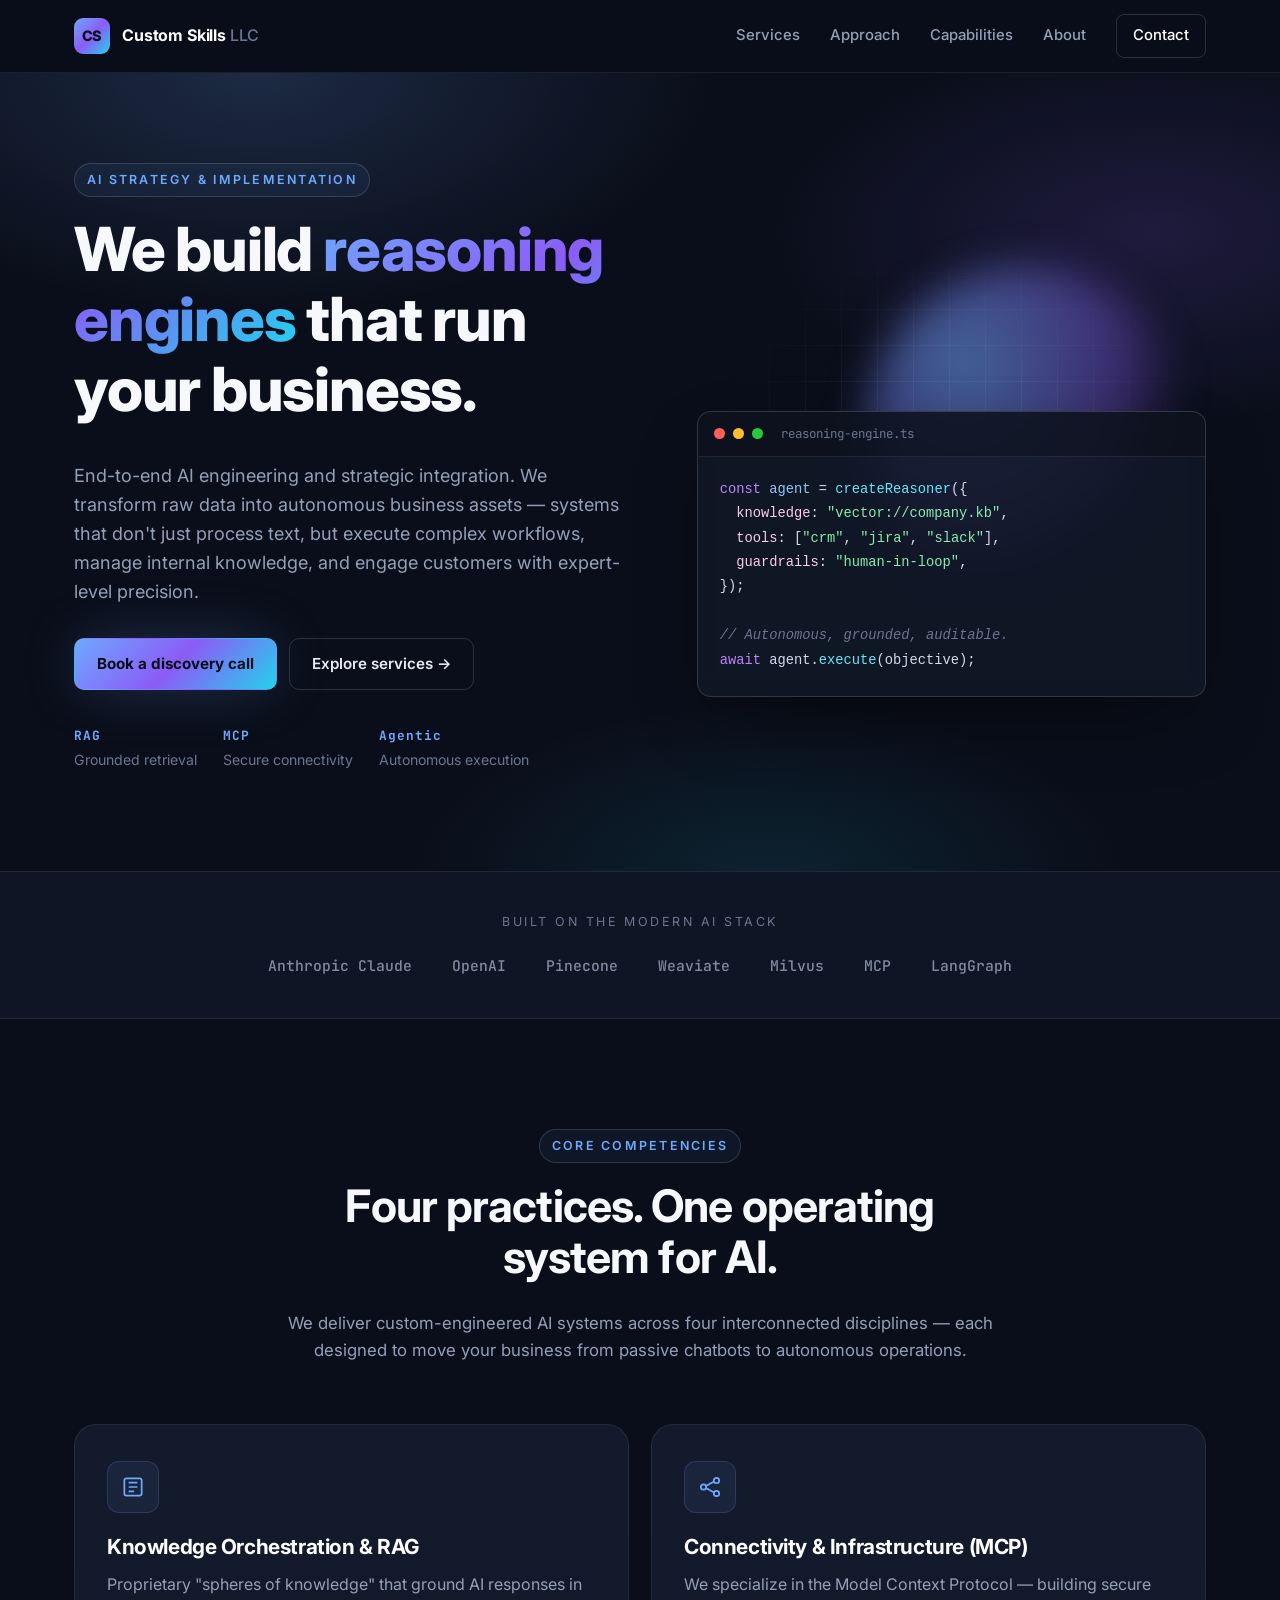
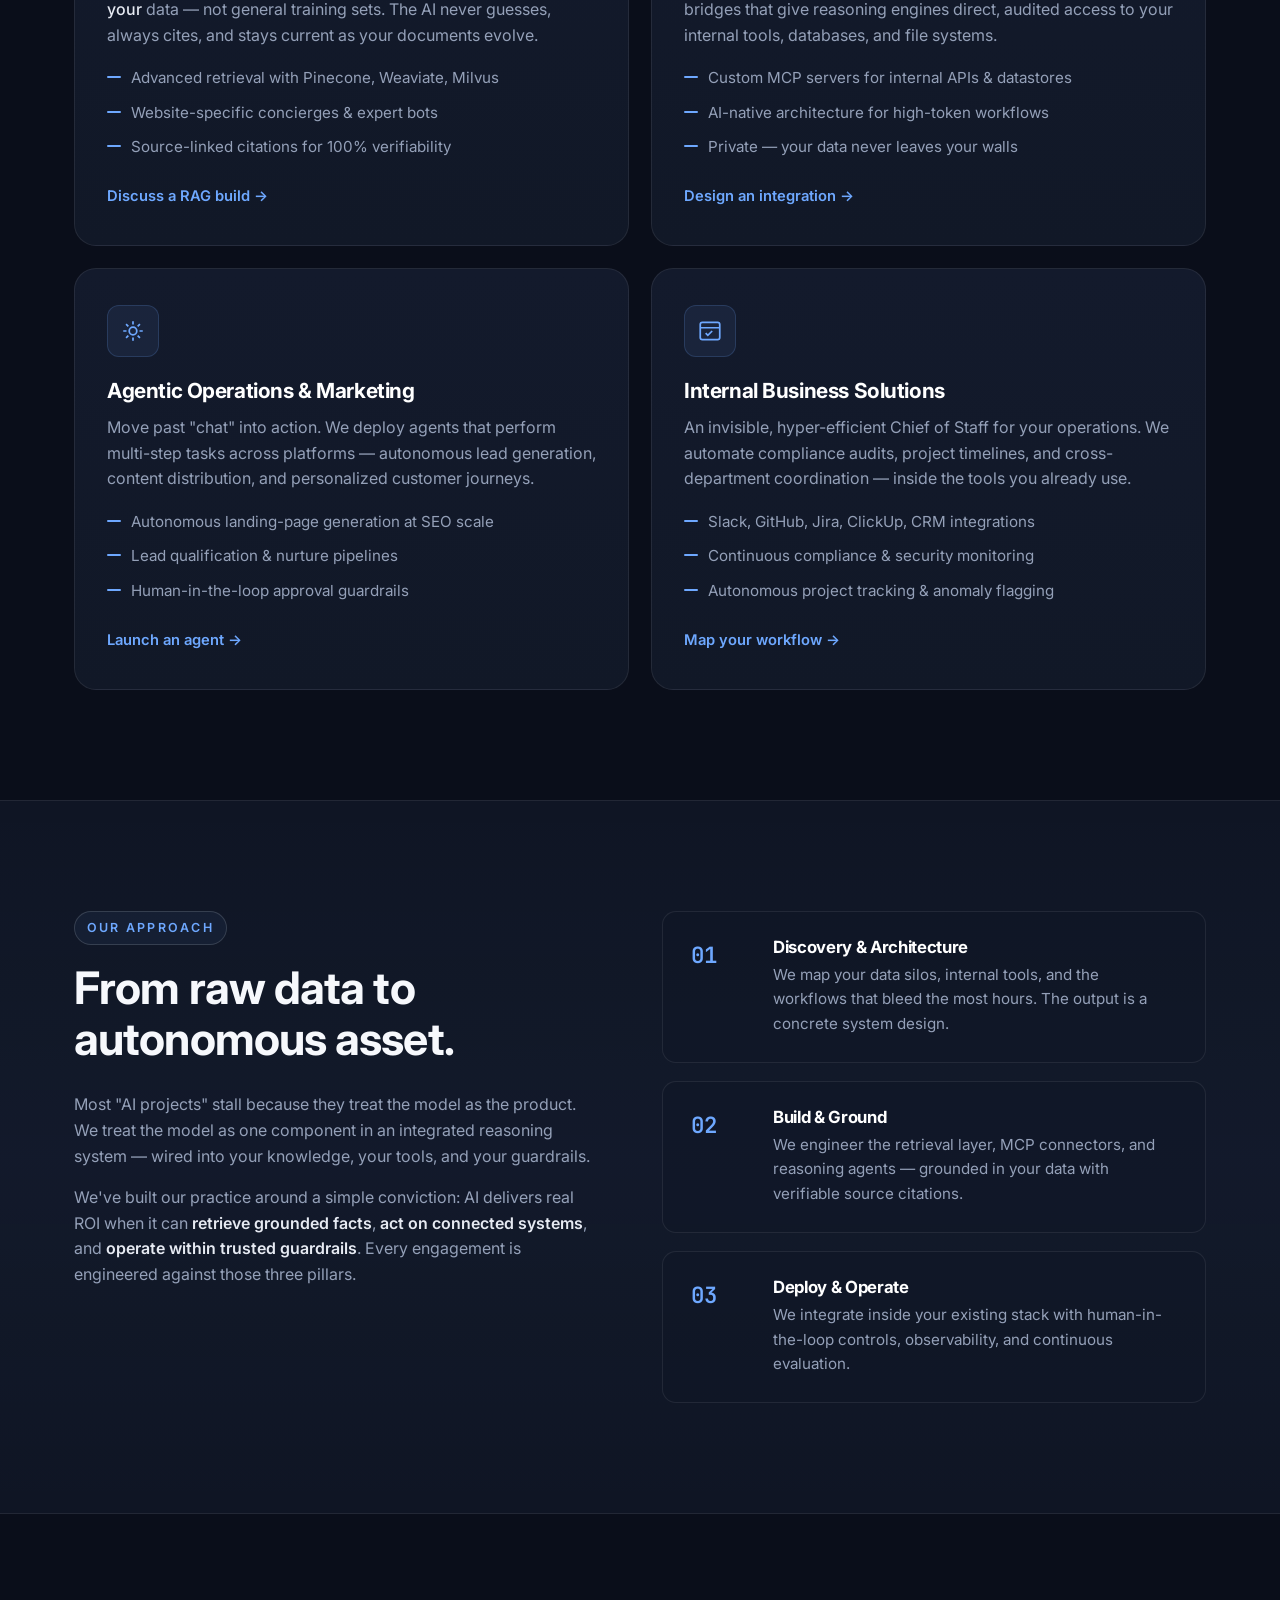
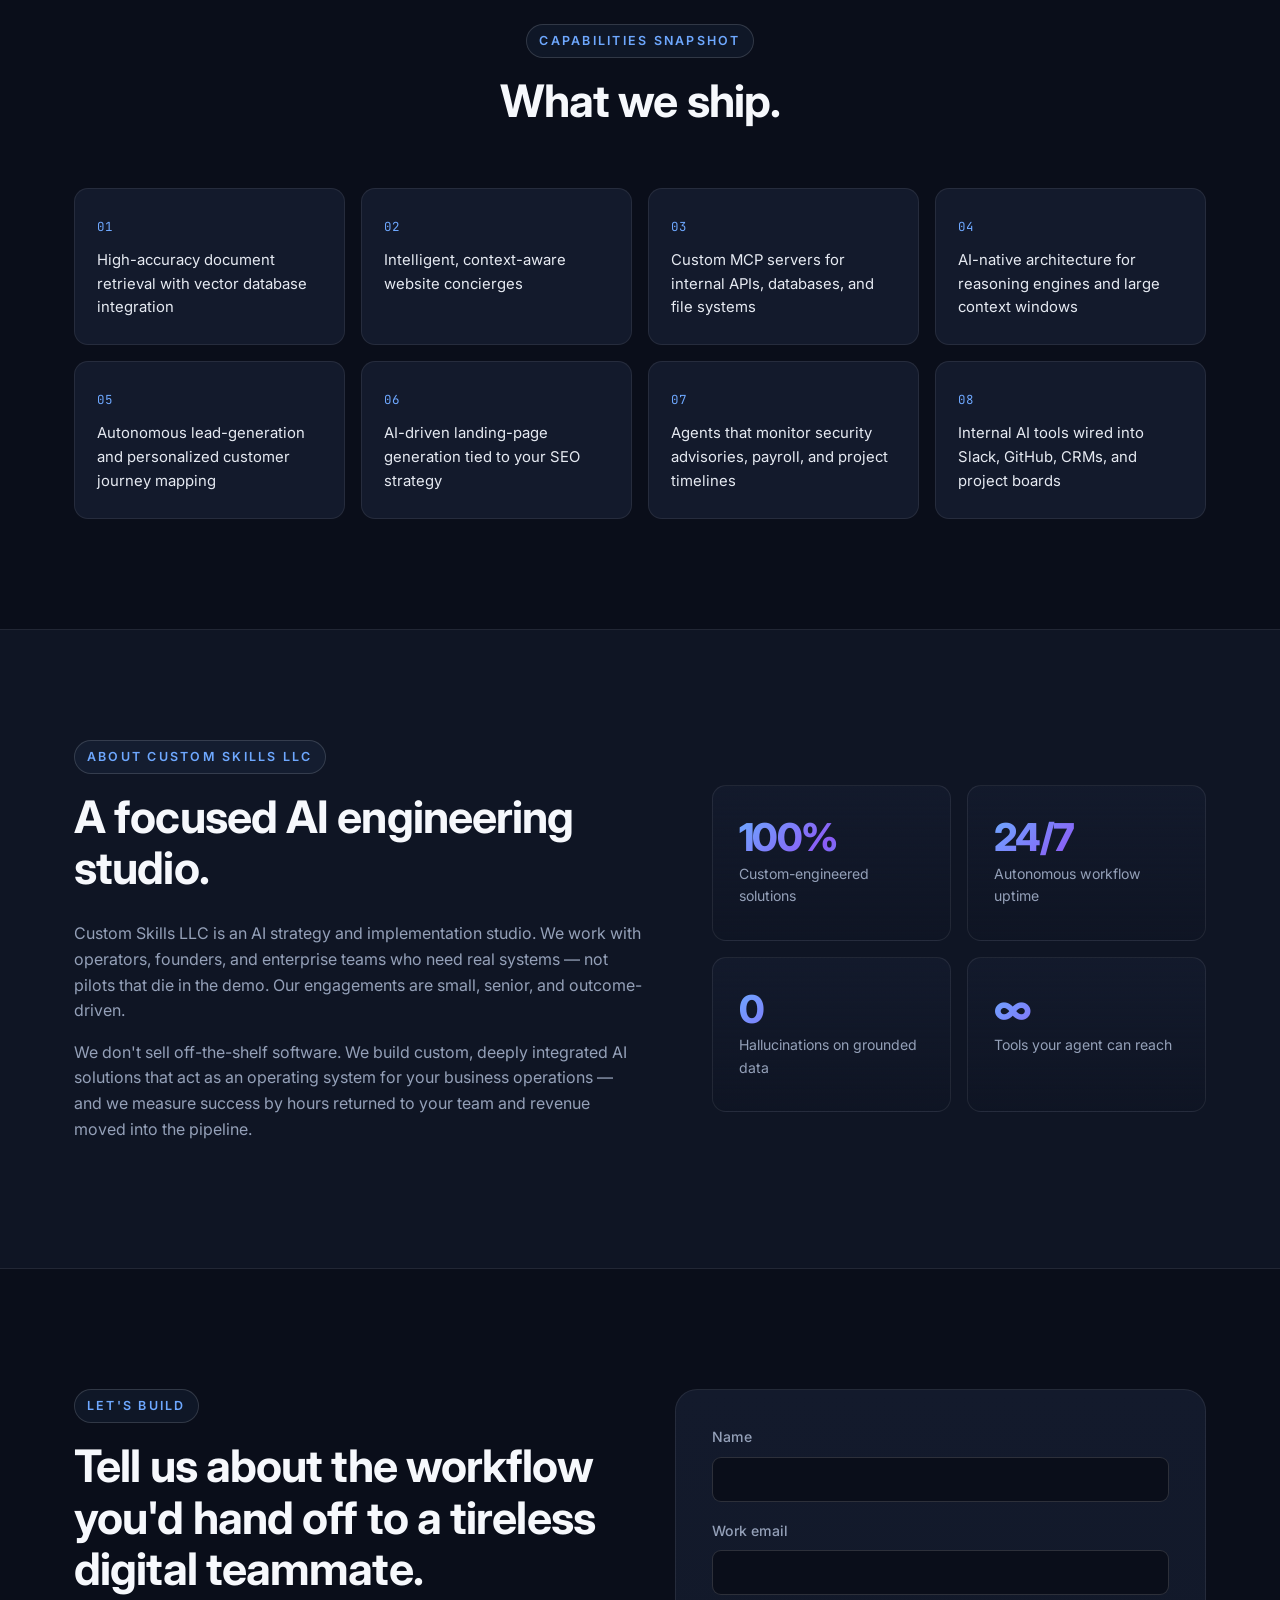
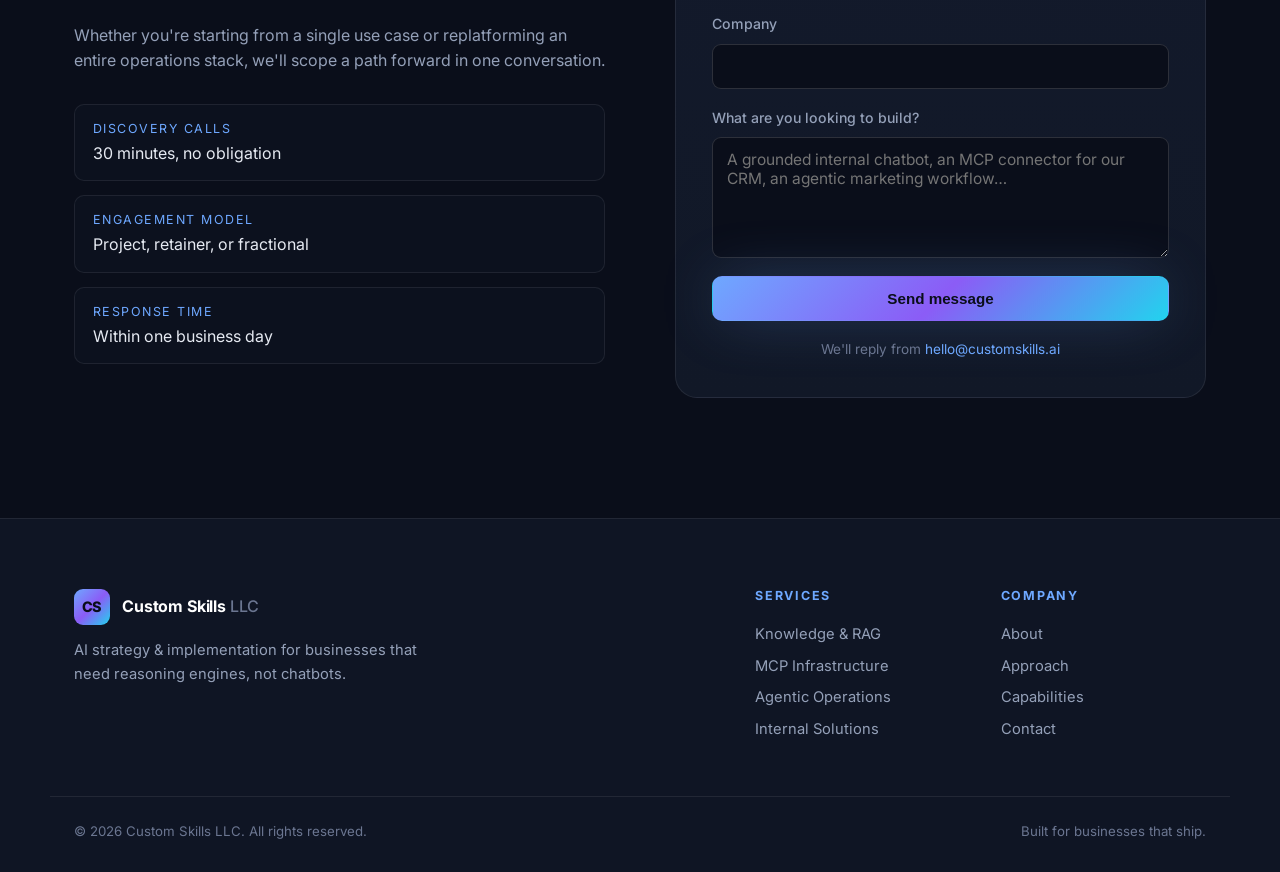
==== index.html @ 77229878 "Initial website build" ====
<!DOCTYPE html>
<html lang="en">
<head>
  <meta charset="UTF-8" />
  <meta name="viewport" content="width=device-width, initial-scale=1.0" />
  <title>Custom Skills LLC — AI Strategy & Implementation</title>
  <meta name="description" content="Custom Skills LLC builds reasoning engines, RAG systems, MCP infrastructure, and autonomous AI agents that transform raw business data into operational assets." />
  <link rel="preconnect" href="https://fonts.googleapis.com" />
  <link rel="preconnect" href="https://fonts.gstatic.com" crossorigin />
  <link href="https://fonts.googleapis.com/css2?family=Inter:wght@400;500;600;700;800&family=JetBrains+Mono:wght@400;500&display=swap" rel="stylesheet" />
  <link rel="stylesheet" href="styles.css" />
</head>
<body>
  <header class="site-header" id="top">
    <div class="container nav-container">
      <a href="#top" class="logo">
        <span class="logo-mark">CS</span>
        <span class="logo-text">Custom Skills <span class="logo-llc">LLC</span></span>
      </a>
      <nav class="primary-nav" aria-label="Primary">
        <a href="#services">Services</a>
        <a href="#approach">Approach</a>
        <a href="#capabilities">Capabilities</a>
        <a href="#about">About</a>
        <a href="#contact" class="nav-cta">Contact</a>
      </nav>
      <button class="nav-toggle" aria-label="Toggle navigation" aria-expanded="false">
        <span></span><span></span><span></span>
      </button>
    </div>
  </header>

  <main>
    <section class="hero">
      <div class="container hero-grid">
        <div class="hero-content">
          <div class="eyebrow">AI Strategy & Implementation</div>
          <h1>We build <span class="gradient-text">reasoning engines</span> that run your business.</h1>
          <p class="lede">
            End-to-end AI engineering and strategic integration. We transform raw data
            into autonomous business assets — systems that don't just process text,
            but execute complex workflows, manage internal knowledge, and engage
            customers with expert-level precision.
          </p>
          <div class="hero-actions">
            <a href="#contact" class="btn btn-primary">Book a discovery call</a>
            <a href="#services" class="btn btn-ghost">Explore services →</a>
          </div>
          <ul class="hero-trust">
            <li><strong>RAG</strong> Grounded retrieval</li>
            <li><strong>MCP</strong> Secure connectivity</li>
            <li><strong>Agentic</strong> Autonomous execution</li>
          </ul>
        </div>
        <div class="hero-visual" aria-hidden="true">
          <div class="orb"></div>
          <div class="grid-overlay"></div>
          <div class="code-card">
            <div class="code-card-header">
              <span class="dot red"></span>
              <span class="dot yellow"></span>
              <span class="dot green"></span>
              <span class="code-title">reasoning-engine.ts</span>
            </div>
            <pre><code><span class="c-key">const</span> <span class="c-var">agent</span> = <span class="c-fn">createReasoner</span>({
  <span class="c-prop">knowledge</span>: <span class="c-str">"vector://company.kb"</span>,
  <span class="c-prop">tools</span>: [<span class="c-str">"crm"</span>, <span class="c-str">"jira"</span>, <span class="c-str">"slack"</span>],
  <span class="c-prop">guardrails</span>: <span class="c-str">"human-in-loop"</span>,
});

<span class="c-comment">// Autonomous, grounded, auditable.</span>
<span class="c-key">await</span> agent.<span class="c-fn">execute</span>(objective);</code></pre>
          </div>
        </div>
      </div>
    </section>

    <section class="logos-strip">
      <div class="container">
        <p class="strip-label">Built on the modern AI stack</p>
        <div class="logos">
          <span>Anthropic Claude</span>
          <span>OpenAI</span>
          <span>Pinecone</span>
          <span>Weaviate</span>
          <span>Milvus</span>
          <span>MCP</span>
          <span>LangGraph</span>
        </div>
      </div>
    </section>

    <section id="services" class="services">
      <div class="container">
        <header class="section-header">
          <div class="eyebrow">Core Competencies</div>
          <h2>Four practices. One operating system for AI.</h2>
          <p class="section-sub">
            We deliver custom-engineered AI systems across four interconnected
            disciplines — each designed to move your business from passive
            chatbots to autonomous operations.
          </p>
        </header>

        <div class="service-grid">
          <article class="service-card">
            <div class="service-icon" aria-hidden="true">
              <svg viewBox="0 0 24 24" fill="none" stroke="currentColor" stroke-width="1.6">
                <path d="M4 6a2 2 0 0 1 2-2h12a2 2 0 0 1 2 2v12a2 2 0 0 1-2 2H6a2 2 0 0 1-2-2z"/>
                <path d="M8 8h8M8 12h8M8 16h5"/>
              </svg>
            </div>
            <h3>Knowledge Orchestration & RAG</h3>
            <p>
              Proprietary "spheres of knowledge" that ground AI responses in
              <em>your</em> data — not general training sets. The AI never
              guesses, always cites, and stays current as your documents evolve.
            </p>
            <ul class="service-list">
              <li>Advanced retrieval with Pinecone, Weaviate, Milvus</li>
              <li>Website-specific concierges & expert bots</li>
              <li>Source-linked citations for 100% verifiability</li>
            </ul>
            <a href="#contact" class="service-link">Discuss a RAG build →</a>
          </article>

          <article class="service-card">
            <div class="service-icon" aria-hidden="true">
              <svg viewBox="0 0 24 24" fill="none" stroke="currentColor" stroke-width="1.6">
                <circle cx="6" cy="12" r="2.5"/>
                <circle cx="18" cy="6" r="2.5"/>
                <circle cx="18" cy="18" r="2.5"/>
                <path d="M8.2 11l7.6-4M8.2 13l7.6 4"/>
              </svg>
            </div>
            <h3>Connectivity & Infrastructure (MCP)</h3>
            <p>
              We specialize in the Model Context Protocol — building secure
              bridges that give reasoning engines direct, audited access to
              your internal tools, databases, and file systems.
            </p>
            <ul class="service-list">
              <li>Custom MCP servers for internal APIs & datastores</li>
              <li>AI-native architecture for high-token workflows</li>
              <li>Private — your data never leaves your walls</li>
            </ul>
            <a href="#contact" class="service-link">Design an integration →</a>
          </article>

          <article class="service-card">
            <div class="service-icon" aria-hidden="true">
              <svg viewBox="0 0 24 24" fill="none" stroke="currentColor" stroke-width="1.6">
                <path d="M12 3v3M12 18v3M3 12h3M18 12h3M5.6 5.6l2.1 2.1M16.3 16.3l2.1 2.1M5.6 18.4l2.1-2.1M16.3 7.7l2.1-2.1"/>
                <circle cx="12" cy="12" r="3.5"/>
              </svg>
            </div>
            <h3>Agentic Operations & Marketing</h3>
            <p>
              Move past "chat" into action. We deploy agents that perform
              multi-step tasks across platforms — autonomous lead generation,
              content distribution, and personalized customer journeys.
            </p>
            <ul class="service-list">
              <li>Autonomous landing-page generation at SEO scale</li>
              <li>Lead qualification & nurture pipelines</li>
              <li>Human-in-the-loop approval guardrails</li>
            </ul>
            <a href="#contact" class="service-link">Launch an agent →</a>
          </article>

          <article class="service-card">
            <div class="service-icon" aria-hidden="true">
              <svg viewBox="0 0 24 24" fill="none" stroke="currentColor" stroke-width="1.6">
                <rect x="3" y="4" width="18" height="16" rx="2"/>
                <path d="M3 9h18M8 14l2 2 4-4"/>
              </svg>
            </div>
            <h3>Internal Business Solutions</h3>
            <p>
              An invisible, hyper-efficient Chief of Staff for your operations.
              We automate compliance audits, project timelines, and
              cross-department coordination — inside the tools you already use.
            </p>
            <ul class="service-list">
              <li>Slack, GitHub, Jira, ClickUp, CRM integrations</li>
              <li>Continuous compliance & security monitoring</li>
              <li>Autonomous project tracking & anomaly flagging</li>
            </ul>
            <a href="#contact" class="service-link">Map your workflow →</a>
          </article>
        </div>
      </div>
    </section>

    <section id="approach" class="approach">
      <div class="container approach-grid">
        <div class="approach-copy">
          <div class="eyebrow">Our Approach</div>
          <h2>From raw data to autonomous asset.</h2>
          <p>
            Most "AI projects" stall because they treat the model as the
            product. We treat the model as one component in an integrated
            reasoning system — wired into your knowledge, your tools, and
            your guardrails.
          </p>
          <p>
            We've built our practice around a simple conviction: AI delivers
            real ROI when it can <strong>retrieve grounded facts</strong>,
            <strong>act on connected systems</strong>, and
            <strong>operate within trusted guardrails</strong>. Every
            engagement is engineered against those three pillars.
          </p>
        </div>
        <ol class="approach-steps">
          <li>
            <span class="step-num">01</span>
            <div>
              <h4>Discovery & Architecture</h4>
              <p>We map your data silos, internal tools, and the workflows that bleed the most hours. The output is a concrete system design.</p>
            </div>
          </li>
          <li>
            <span class="step-num">02</span>
            <div>
              <h4>Build & Ground</h4>
              <p>We engineer the retrieval layer, MCP connectors, and reasoning agents — grounded in your data with verifiable source citations.</p>
            </div>
          </li>
          <li>
            <span class="step-num">03</span>
            <div>
              <h4>Deploy & Operate</h4>
              <p>We integrate inside your existing stack with human-in-the-loop controls, observability, and continuous evaluation.</p>
            </div>
          </li>
        </ol>
      </div>
    </section>

    <section id="capabilities" class="capabilities">
      <div class="container">
        <header class="section-header">
          <div class="eyebrow">Capabilities Snapshot</div>
          <h2>What we ship.</h2>
        </header>
        <div class="cap-grid">
          <div class="cap-item"><span>01</span><p>High-accuracy document retrieval with vector database integration</p></div>
          <div class="cap-item"><span>02</span><p>Intelligent, context-aware website concierges</p></div>
          <div class="cap-item"><span>03</span><p>Custom MCP servers for internal APIs, databases, and file systems</p></div>
          <div class="cap-item"><span>04</span><p>AI-native architecture for reasoning engines and large context windows</p></div>
          <div class="cap-item"><span>05</span><p>Autonomous lead-generation and personalized customer journey mapping</p></div>
          <div class="cap-item"><span>06</span><p>AI-driven landing-page generation tied to your SEO strategy</p></div>
          <div class="cap-item"><span>07</span><p>Agents that monitor security advisories, payroll, and project timelines</p></div>
          <div class="cap-item"><span>08</span><p>Internal AI tools wired into Slack, GitHub, CRMs, and project boards</p></div>
        </div>
      </div>
    </section>

    <section id="about" class="about">
      <div class="container about-grid">
        <div class="about-copy">
          <div class="eyebrow">About Custom Skills LLC</div>
          <h2>A focused AI engineering studio.</h2>
          <p>
            Custom Skills LLC is an AI strategy and implementation studio.
            We work with operators, founders, and enterprise teams who need
            real systems — not pilots that die in the demo. Our engagements
            are small, senior, and outcome-driven.
          </p>
          <p>
            We don't sell off-the-shelf software. We build custom, deeply
            integrated AI solutions that act as an operating system for your
            business operations — and we measure success by hours returned to
            your team and revenue moved into the pipeline.
          </p>
        </div>
        <div class="stats">
          <div class="stat">
            <div class="stat-num">100%</div>
            <div class="stat-label">Custom-engineered solutions</div>
          </div>
          <div class="stat">
            <div class="stat-num">24/7</div>
            <div class="stat-label">Autonomous workflow uptime</div>
          </div>
          <div class="stat">
            <div class="stat-num">0</div>
            <div class="stat-label">Hallucinations on grounded data</div>
          </div>
          <div class="stat">
            <div class="stat-num">∞</div>
            <div class="stat-label">Tools your agent can reach</div>
          </div>
        </div>
      </div>
    </section>

    <section id="contact" class="contact">
      <div class="container contact-grid">
        <div class="contact-copy">
          <div class="eyebrow">Let's Build</div>
          <h2>Tell us about the workflow you'd hand off to a tireless digital teammate.</h2>
          <p>
            Whether you're starting from a single use case or replatforming
            an entire operations stack, we'll scope a path forward in one
            conversation.
          </p>
          <ul class="contact-meta">
            <li><span>Discovery calls</span> 30 minutes, no obligation</li>
            <li><span>Engagement model</span> Project, retainer, or fractional</li>
            <li><span>Response time</span> Within one business day</li>
          </ul>
        </div>
        <form class="contact-form" onsubmit="return handleContactSubmit(event)">
          <label>
            <span>Name</span>
            <input type="text" name="name" required autocomplete="name" />
          </label>
          <label>
            <span>Work email</span>
            <input type="email" name="email" required autocomplete="email" />
          </label>
          <label>
            <span>Company</span>
            <input type="text" name="company" autocomplete="organization" />
          </label>
          <label>
            <span>What are you looking to build?</span>
            <textarea name="message" rows="5" required placeholder="A grounded internal chatbot, an MCP connector for our CRM, an agentic marketing workflow…"></textarea>
          </label>
          <button type="submit" class="btn btn-primary btn-block">Send message</button>
          <p class="form-note">We'll reply from <a href="mailto:hello@customskills.ai">hello@customskills.ai</a></p>
        </form>
      </div>
    </section>
  </main>

  <footer class="site-footer">
    <div class="container footer-grid">
      <div>
        <a href="#top" class="logo logo-footer">
          <span class="logo-mark">CS</span>
          <span class="logo-text">Custom Skills <span class="logo-llc">LLC</span></span>
        </a>
        <p class="footer-tag">AI strategy & implementation for businesses that need reasoning engines, not chatbots.</p>
      </div>
      <div class="footer-cols">
        <div>
          <h5>Services</h5>
          <a href="#services">Knowledge & RAG</a>
          <a href="#services">MCP Infrastructure</a>
          <a href="#services">Agentic Operations</a>
          <a href="#services">Internal Solutions</a>
        </div>
        <div>
          <h5>Company</h5>
          <a href="#about">About</a>
          <a href="#approach">Approach</a>
          <a href="#capabilities">Capabilities</a>
          <a href="#contact">Contact</a>
        </div>
      </div>
    </div>
    <div class="container footer-bottom">
      <span>© <span id="year"></span> Custom Skills LLC. All rights reserved.</span>
      <span>Built for businesses that ship.</span>
    </div>
  </footer>

  <script src="script.js"></script>
</body>
</html>
---- styles.css ----
/* =========================================================
   Custom Skills LLC — Marketing Site
   ========================================================= */

:root {
  --bg: #0a0e1a;
  --bg-elev: #111827;
  --bg-soft: #0f1524;
  --panel: #131a2c;
  --border: rgba(255, 255, 255, 0.08);
  --border-strong: rgba(255, 255, 255, 0.14);
  --text: #e6eaf2;
  --text-muted: #94a0b8;
  --text-dim: #6b7691;
  --accent: #6ea8ff;
  --accent-2: #8b5cf6;
  --accent-3: #22d3ee;
  --success: #34d399;
  --grad: linear-gradient(135deg, #6ea8ff 0%, #8b5cf6 50%, #22d3ee 100%);
  --container: 1180px;
  --radius: 14px;
  --radius-lg: 22px;
  --shadow: 0 30px 80px -30px rgba(0, 0, 0, 0.6);
  --shadow-glow: 0 0 60px -10px rgba(110, 168, 255, 0.35);
}

* { box-sizing: border-box; }

html { scroll-behavior: smooth; }

body {
  margin: 0;
  font-family: 'Inter', system-ui, -apple-system, Segoe UI, Roboto, sans-serif;
  background: var(--bg);
  color: var(--text);
  line-height: 1.6;
  -webkit-font-smoothing: antialiased;
  text-rendering: optimizeLegibility;
  overflow-x: hidden;
}

img, svg { display: block; max-width: 100%; }

a {
  color: inherit;
  text-decoration: none;
  transition: color 0.2s ease;
}

h1, h2, h3, h4, h5 {
  font-weight: 700;
  letter-spacing: -0.02em;
  line-height: 1.15;
  margin: 0 0 0.6em;
  color: #f6f8fc;
}

h1 { font-size: clamp(2.4rem, 5vw, 3.8rem); font-weight: 800; }
h2 { font-size: clamp(1.9rem, 3.5vw, 2.8rem); }
h3 { font-size: 1.3rem; }
h4 { font-size: 1.05rem; }

p { margin: 0 0 1em; color: var(--text-muted); }

.container {
  width: 100%;
  max-width: var(--container);
  margin: 0 auto;
  padding: 0 24px;
}

.eyebrow {
  display: inline-block;
  font-size: 0.78rem;
  font-weight: 600;
  letter-spacing: 0.18em;
  text-transform: uppercase;
  color: var(--accent);
  margin-bottom: 18px;
  padding: 6px 12px;
  border: 1px solid var(--border-strong);
  border-radius: 999px;
  background: rgba(110, 168, 255, 0.06);
}

.gradient-text {
  background: var(--grad);
  -webkit-background-clip: text;
  background-clip: text;
  -webkit-text-fill-color: transparent;
}

/* ---------- Buttons ---------- */
.btn {
  display: inline-flex;
  align-items: center;
  justify-content: center;
  gap: 8px;
  padding: 13px 22px;
  font-weight: 600;
  font-size: 0.95rem;
  border-radius: 10px;
  border: 1px solid transparent;
  cursor: pointer;
  transition: transform 0.15s ease, box-shadow 0.2s ease, background 0.2s ease, border-color 0.2s ease;
  white-space: nowrap;
}
.btn-primary {
  background: var(--grad);
  color: #0a0e1a;
  font-weight: 700;
  box-shadow: var(--shadow-glow);
}
.btn-primary:hover { transform: translateY(-1px); box-shadow: 0 0 70px -5px rgba(139, 92, 246, 0.5); }
.btn-ghost {
  background: transparent;
  border-color: var(--border-strong);
  color: var(--text);
}
.btn-ghost:hover { border-color: var(--accent); color: var(--accent); }
.btn-block { width: 100%; }

/* ---------- Header ---------- */
.site-header {
  position: sticky;
  top: 0;
  z-index: 50;
  backdrop-filter: blur(14px);
  background: rgba(10, 14, 26, 0.72);
  border-bottom: 1px solid var(--border);
}
.nav-container {
  display: flex;
  align-items: center;
  justify-content: space-between;
  height: 72px;
}
.logo {
  display: inline-flex;
  align-items: center;
  gap: 12px;
  font-weight: 700;
  letter-spacing: -0.01em;
}
.logo-mark {
  display: inline-flex;
  align-items: center;
  justify-content: center;
  width: 36px;
  height: 36px;
  border-radius: 9px;
  background: var(--grad);
  color: #0a0e1a;
  font-weight: 800;
  font-size: 0.9rem;
  letter-spacing: -0.02em;
}
.logo-text { color: #fff; font-size: 1rem; }
.logo-llc { color: var(--text-dim); font-weight: 500; }

.primary-nav {
  display: flex;
  align-items: center;
  gap: 30px;
}
.primary-nav a {
  font-size: 0.93rem;
  color: var(--text-muted);
  font-weight: 500;
}
.primary-nav a:hover { color: #fff; }
.nav-cta {
  padding: 9px 16px;
  border: 1px solid var(--border-strong);
  border-radius: 8px;
  color: #fff !important;
}
.nav-cta:hover { border-color: var(--accent); }

.nav-toggle {
  display: none;
  background: transparent;
  border: 1px solid var(--border-strong);
  border-radius: 8px;
  width: 40px; height: 40px;
  padding: 0;
  flex-direction: column;
  align-items: center;
  justify-content: center;
  gap: 4px;
  cursor: pointer;
}
.nav-toggle span {
  display: block; width: 18px; height: 2px; background: var(--text);
  transition: transform 0.2s ease, opacity 0.2s ease;
}

/* ---------- Hero ---------- */
.hero {
  position: relative;
  padding: 90px 0 100px;
  overflow: hidden;
}
.hero::before {
  content: '';
  position: absolute;
  inset: 0;
  background:
    radial-gradient(60% 50% at 20% 0%, rgba(110, 168, 255, 0.18), transparent 60%),
    radial-gradient(50% 40% at 90% 20%, rgba(139, 92, 246, 0.16), transparent 60%),
    radial-gradient(40% 30% at 60% 100%, rgba(34, 211, 238, 0.10), transparent 70%);
  pointer-events: none;
}
.hero-grid {
  position: relative;
  display: grid;
  grid-template-columns: 1.05fr 0.95fr;
  gap: 60px;
  align-items: center;
}
.lede {
  font-size: 1.13rem;
  color: var(--text-muted);
  max-width: 560px;
  margin-bottom: 32px;
}
.hero-actions {
  display: flex;
  gap: 12px;
  flex-wrap: wrap;
  margin-bottom: 36px;
}
.hero-trust {
  display: flex;
  gap: 26px;
  list-style: none;
  padding: 0;
  margin: 0;
  flex-wrap: wrap;
  color: var(--text-dim);
  font-size: 0.88rem;
}
.hero-trust strong {
  display: block;
  color: var(--accent);
  font-family: 'JetBrains Mono', monospace;
  font-size: 0.8rem;
  letter-spacing: 0.08em;
  margin-bottom: 2px;
}

/* Hero visual */
.hero-visual {
  position: relative;
  height: 460px;
}
.orb {
  position: absolute;
  width: 320px; height: 320px;
  top: 30px; right: 20px;
  border-radius: 50%;
  background: radial-gradient(circle at 30% 30%, rgba(110, 168, 255, 0.55), rgba(139, 92, 246, 0.35) 50%, transparent 70%);
  filter: blur(20px);
  animation: float 8s ease-in-out infinite;
}
@keyframes float {
  0%, 100% { transform: translateY(0); }
  50% { transform: translateY(-18px); }
}
.grid-overlay {
  position: absolute; inset: 0;
  background-image:
    linear-gradient(to right, rgba(255,255,255,0.05) 1px, transparent 1px),
    linear-gradient(to bottom, rgba(255,255,255,0.05) 1px, transparent 1px);
  background-size: 36px 36px;
  mask-image: radial-gradient(ellipse at center, black 30%, transparent 75%);
  -webkit-mask-image: radial-gradient(ellipse at center, black 30%, transparent 75%);
}
.code-card {
  position: absolute;
  bottom: 0; left: 0; right: 0;
  background: rgba(17, 24, 39, 0.85);
  backdrop-filter: blur(10px);
  border: 1px solid var(--border-strong);
  border-radius: var(--radius);
  box-shadow: var(--shadow);
  overflow: hidden;
}
.code-card-header {
  display: flex;
  align-items: center;
  gap: 8px;
  padding: 12px 16px;
  border-bottom: 1px solid var(--border);
  background: rgba(0,0,0,0.2);
}
.dot { width: 11px; height: 11px; border-radius: 50%; }
.dot.red { background: #ff5f57; }
.dot.yellow { background: #febc2e; }
.dot.green { background: #28c840; }
.code-title {
  margin-left: 10px;
  font-family: 'JetBrains Mono', monospace;
  font-size: 0.78rem;
  color: var(--text-dim);
}
.code-card pre {
  margin: 0;
  padding: 20px 22px 24px;
  font-family: 'JetBrains Mono', monospace;
  font-size: 0.86rem;
  line-height: 1.7;
  color: #d6dcec;
  overflow-x: auto;
}
.c-key { color: #c084fc; }
.c-var { color: #93c5fd; }
.c-fn { color: #67e8f9; }
.c-prop { color: #fbcfe8; }
.c-str { color: #86efac; }
.c-comment { color: var(--text-dim); font-style: italic; }

/* ---------- Logos strip ---------- */
.logos-strip {
  padding: 40px 0;
  border-top: 1px solid var(--border);
  border-bottom: 1px solid var(--border);
  background: var(--bg-soft);
}
.strip-label {
  text-align: center;
  font-size: 0.78rem;
  letter-spacing: 0.2em;
  text-transform: uppercase;
  color: var(--text-dim);
  margin-bottom: 22px;
}
.logos {
  display: flex;
  flex-wrap: wrap;
  justify-content: center;
  align-items: center;
  gap: 40px;
}
.logos span {
  font-family: 'JetBrains Mono', monospace;
  font-size: 0.92rem;
  color: var(--text-muted);
  font-weight: 500;
  opacity: 0.85;
  transition: opacity 0.2s, color 0.2s;
}
.logos span:hover { opacity: 1; color: #fff; }

/* ---------- Section header ---------- */
.section-header {
  max-width: 720px;
  margin: 0 auto 60px;
  text-align: center;
}
.section-sub {
  font-size: 1.05rem;
  color: var(--text-muted);
}

/* ---------- Services ---------- */
.services { padding: 110px 0; }
.service-grid {
  display: grid;
  grid-template-columns: repeat(2, 1fr);
  gap: 22px;
}
.service-card {
  position: relative;
  background: linear-gradient(180deg, var(--panel) 0%, var(--bg-elev) 100%);
  border: 1px solid var(--border);
  border-radius: var(--radius-lg);
  padding: 36px 32px;
  transition: transform 0.25s ease, border-color 0.25s ease, box-shadow 0.25s ease;
  overflow: hidden;
}
.service-card::before {
  content: '';
  position: absolute;
  top: 0; left: 0; right: 0;
  height: 2px;
  background: var(--grad);
  opacity: 0;
  transition: opacity 0.3s ease;
}
.service-card:hover {
  transform: translateY(-4px);
  border-color: var(--border-strong);
  box-shadow: var(--shadow);
}
.service-card:hover::before { opacity: 1; }
.service-icon {
  width: 52px; height: 52px;
  border-radius: 12px;
  display: inline-flex; align-items: center; justify-content: center;
  background: rgba(110, 168, 255, 0.08);
  color: var(--accent);
  margin-bottom: 22px;
  border: 1px solid rgba(110, 168, 255, 0.18);
}
.service-icon svg { width: 26px; height: 26px; }
.service-card h3 { color: #fff; }
.service-card p em { color: var(--text); font-style: normal; font-weight: 500; }
.service-list {
  list-style: none;
  padding: 0;
  margin: 18px 0 24px;
}
.service-list li {
  position: relative;
  padding-left: 24px;
  margin-bottom: 10px;
  color: var(--text-muted);
  font-size: 0.95rem;
}
.service-list li::before {
  content: '';
  position: absolute;
  left: 0; top: 10px;
  width: 14px; height: 2px;
  background: var(--accent);
  border-radius: 2px;
}
.service-link {
  display: inline-flex;
  font-weight: 600;
  color: var(--accent);
  font-size: 0.92rem;
}
.service-link:hover { color: #fff; }

/* ---------- Approach ---------- */
.approach {
  padding: 110px 0;
  background:
    linear-gradient(180deg, transparent, rgba(110, 168, 255, 0.03) 50%, transparent),
    var(--bg-soft);
  border-top: 1px solid var(--border);
  border-bottom: 1px solid var(--border);
}
.approach-grid {
  display: grid;
  grid-template-columns: 1fr 1.05fr;
  gap: 70px;
  align-items: start;
}
.approach-copy p strong { color: var(--text); font-weight: 600; }

.approach-steps {
  list-style: none;
  padding: 0;
  margin: 0;
  display: grid;
  gap: 18px;
}
.approach-steps li {
  display: grid;
  grid-template-columns: 60px 1fr;
  gap: 22px;
  padding: 26px 28px;
  border: 1px solid var(--border);
  background: rgba(17, 24, 39, 0.45);
  border-radius: var(--radius);
  transition: border-color 0.2s ease, background 0.2s ease;
}
.approach-steps li:hover { border-color: var(--border-strong); background: rgba(17, 24, 39, 0.7); }
.step-num {
  font-family: 'JetBrains Mono', monospace;
  font-size: 1.4rem;
  font-weight: 600;
  color: var(--accent);
  letter-spacing: -0.02em;
}
.approach-steps h4 { margin-bottom: 6px; color: #fff; }
.approach-steps p { margin: 0; font-size: 0.95rem; }

/* ---------- Capabilities ---------- */
.capabilities { padding: 110px 0; }
.cap-grid {
  display: grid;
  grid-template-columns: repeat(4, 1fr);
  gap: 16px;
}
.cap-item {
  padding: 24px 22px;
  border: 1px solid var(--border);
  border-radius: var(--radius);
  background: var(--panel);
  transition: border-color 0.2s, transform 0.2s;
}
.cap-item:hover { border-color: var(--accent); transform: translateY(-2px); }
.cap-item span {
  display: inline-block;
  font-family: 'JetBrains Mono', monospace;
  font-size: 0.78rem;
  color: var(--accent);
  margin-bottom: 12px;
  letter-spacing: 0.05em;
}
.cap-item p { margin: 0; font-size: 0.93rem; color: var(--text); }

/* ---------- About ---------- */
.about {
  padding: 110px 0;
  background: var(--bg-soft);
  border-top: 1px solid var(--border);
  border-bottom: 1px solid var(--border);
}
.about-grid {
  display: grid;
  grid-template-columns: 1.15fr 1fr;
  gap: 70px;
  align-items: center;
}
.stats {
  display: grid;
  grid-template-columns: repeat(2, 1fr);
  gap: 16px;
}
.stat {
  padding: 32px 26px;
  border: 1px solid var(--border);
  border-radius: var(--radius);
  background: linear-gradient(180deg, var(--panel) 0%, transparent 100%);
  text-align: left;
}
.stat-num {
  font-size: 2.4rem;
  font-weight: 800;
  letter-spacing: -0.04em;
  background: var(--grad);
  -webkit-background-clip: text;
  background-clip: text;
  -webkit-text-fill-color: transparent;
  margin-bottom: 6px;
  line-height: 1;
}
.stat-label {
  font-size: 0.88rem;
  color: var(--text-muted);
}

/* ---------- Contact ---------- */
.contact { padding: 120px 0; }
.contact-grid {
  display: grid;
  grid-template-columns: 1fr 1fr;
  gap: 70px;
  align-items: start;
}
.contact-meta {
  list-style: none;
  padding: 0;
  margin: 30px 0 0;
  display: grid;
  gap: 14px;
}
.contact-meta li {
  display: flex;
  flex-direction: column;
  padding: 14px 18px;
  border: 1px solid var(--border);
  border-radius: 10px;
  background: rgba(17, 24, 39, 0.4);
}
.contact-meta span {
  font-size: 0.78rem;
  text-transform: uppercase;
  letter-spacing: 0.12em;
  color: var(--accent);
  margin-bottom: 2px;
}

.contact-form {
  background: linear-gradient(180deg, var(--panel) 0%, var(--bg-elev) 100%);
  border: 1px solid var(--border);
  border-radius: var(--radius-lg);
  padding: 36px;
  display: grid;
  gap: 18px;
}
.contact-form label {
  display: flex;
  flex-direction: column;
  gap: 8px;
  font-size: 0.88rem;
  color: var(--text-muted);
  font-weight: 500;
}
.contact-form input,
.contact-form textarea {
  font-family: inherit;
  font-size: 0.97rem;
  background: var(--bg);
  color: var(--text);
  border: 1px solid var(--border-strong);
  border-radius: 9px;
  padding: 12px 14px;
  outline: none;
  transition: border-color 0.2s, background 0.2s;
  resize: vertical;
}
.contact-form input:focus,
.contact-form textarea:focus {
  border-color: var(--accent);
  background: var(--bg-soft);
}
.form-note {
  margin: 0;
  font-size: 0.85rem;
  text-align: center;
  color: var(--text-dim);
}
.form-note a { color: var(--accent); }

/* ---------- Footer ---------- */
.site-footer {
  padding: 70px 0 30px;
  border-top: 1px solid var(--border);
  background: var(--bg-soft);
}
.footer-grid {
  display: grid;
  grid-template-columns: 1.4fr 1fr;
  gap: 50px;
  margin-bottom: 50px;
}
.logo-footer { margin-bottom: 14px; }
.footer-tag {
  max-width: 380px;
  font-size: 0.92rem;
  color: var(--text-muted);
  margin: 0;
}
.footer-cols {
  display: grid;
  grid-template-columns: 1fr 1fr;
  gap: 40px;
}
.footer-cols h5 {
  font-size: 0.78rem;
  text-transform: uppercase;
  letter-spacing: 0.14em;
  color: var(--accent);
  margin-bottom: 16px;
}
.footer-cols a {
  display: block;
  font-size: 0.92rem;
  color: var(--text-muted);
  padding: 4px 0;
}
.footer-cols a:hover { color: #fff; }
.footer-bottom {
  display: flex;
  justify-content: space-between;
  font-size: 0.83rem;
  color: var(--text-dim);
  padding-top: 24px;
  border-top: 1px solid var(--border);
}

/* ---------- Responsive ---------- */
@media (max-width: 980px) {
  .hero-grid, .approach-grid, .about-grid, .contact-grid { grid-template-columns: 1fr; gap: 50px; }
  .hero-visual { height: 380px; }
  .service-grid { grid-template-columns: 1fr; }
  .cap-grid { grid-template-columns: repeat(2, 1fr); }
  .footer-grid { grid-template-columns: 1fr; gap: 40px; }
}

@media (max-width: 720px) {
  .primary-nav { display: none; position: absolute; top: 72px; left: 0; right: 0; background: rgba(10, 14, 26, 0.98); border-bottom: 1px solid var(--border); flex-direction: column; gap: 0; padding: 12px 0; }
  .primary-nav.open { display: flex; }
  .primary-nav a { padding: 14px 24px; width: 100%; border-bottom: 1px solid var(--border); }
  .nav-cta { border: none !important; border-radius: 0; }
  .nav-toggle { display: inline-flex; }
  .hero { padding: 60px 0 70px; }
  .services, .approach, .capabilities, .about, .contact { padding: 80px 0; }
  .section-header { margin-bottom: 40px; }
  .stats { grid-template-columns: 1fr; }
  .footer-bottom { flex-direction: column; gap: 8px; }
  .contact-form { padding: 26px; }
}

@media (max-width: 480px) {
  .cap-grid { grid-template-columns: 1fr; }
  .hero-trust { gap: 18px; }
  .hero-visual { height: 320px; }
  .orb { width: 220px; height: 220px; }
}
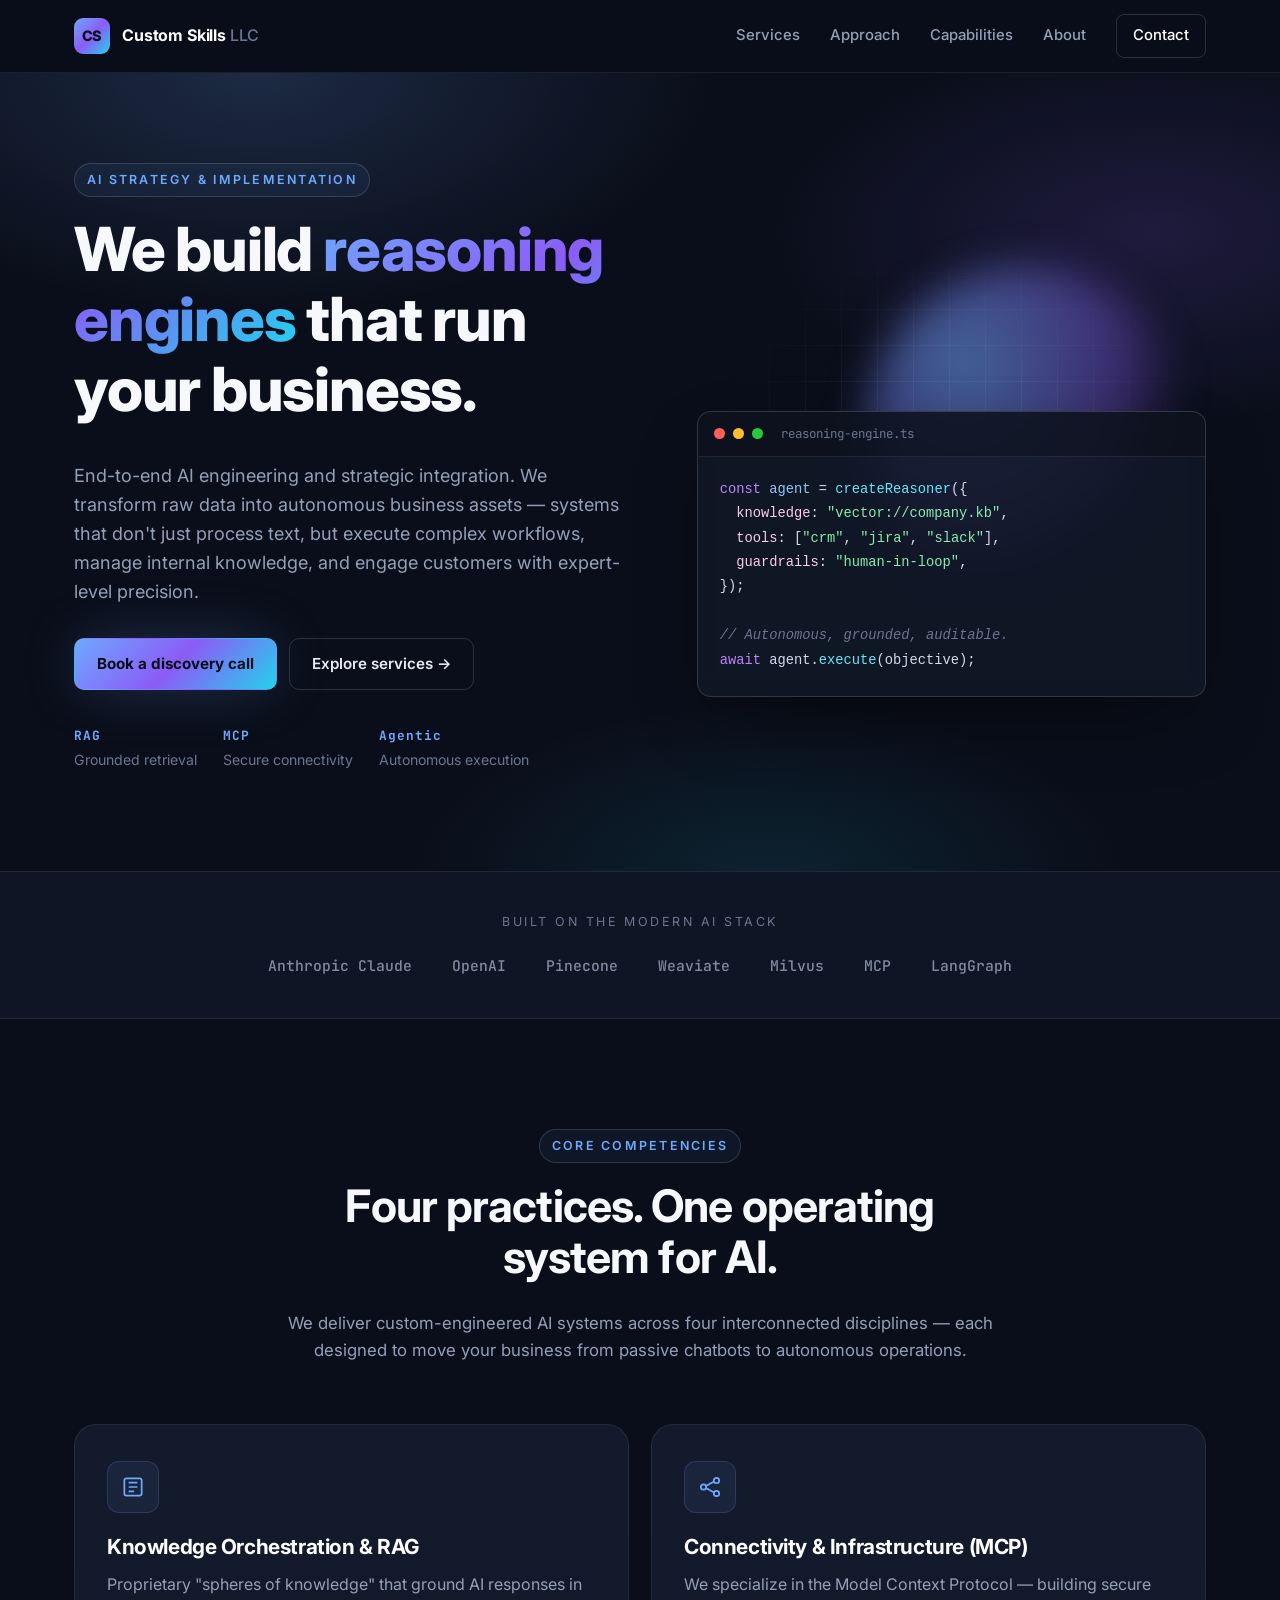
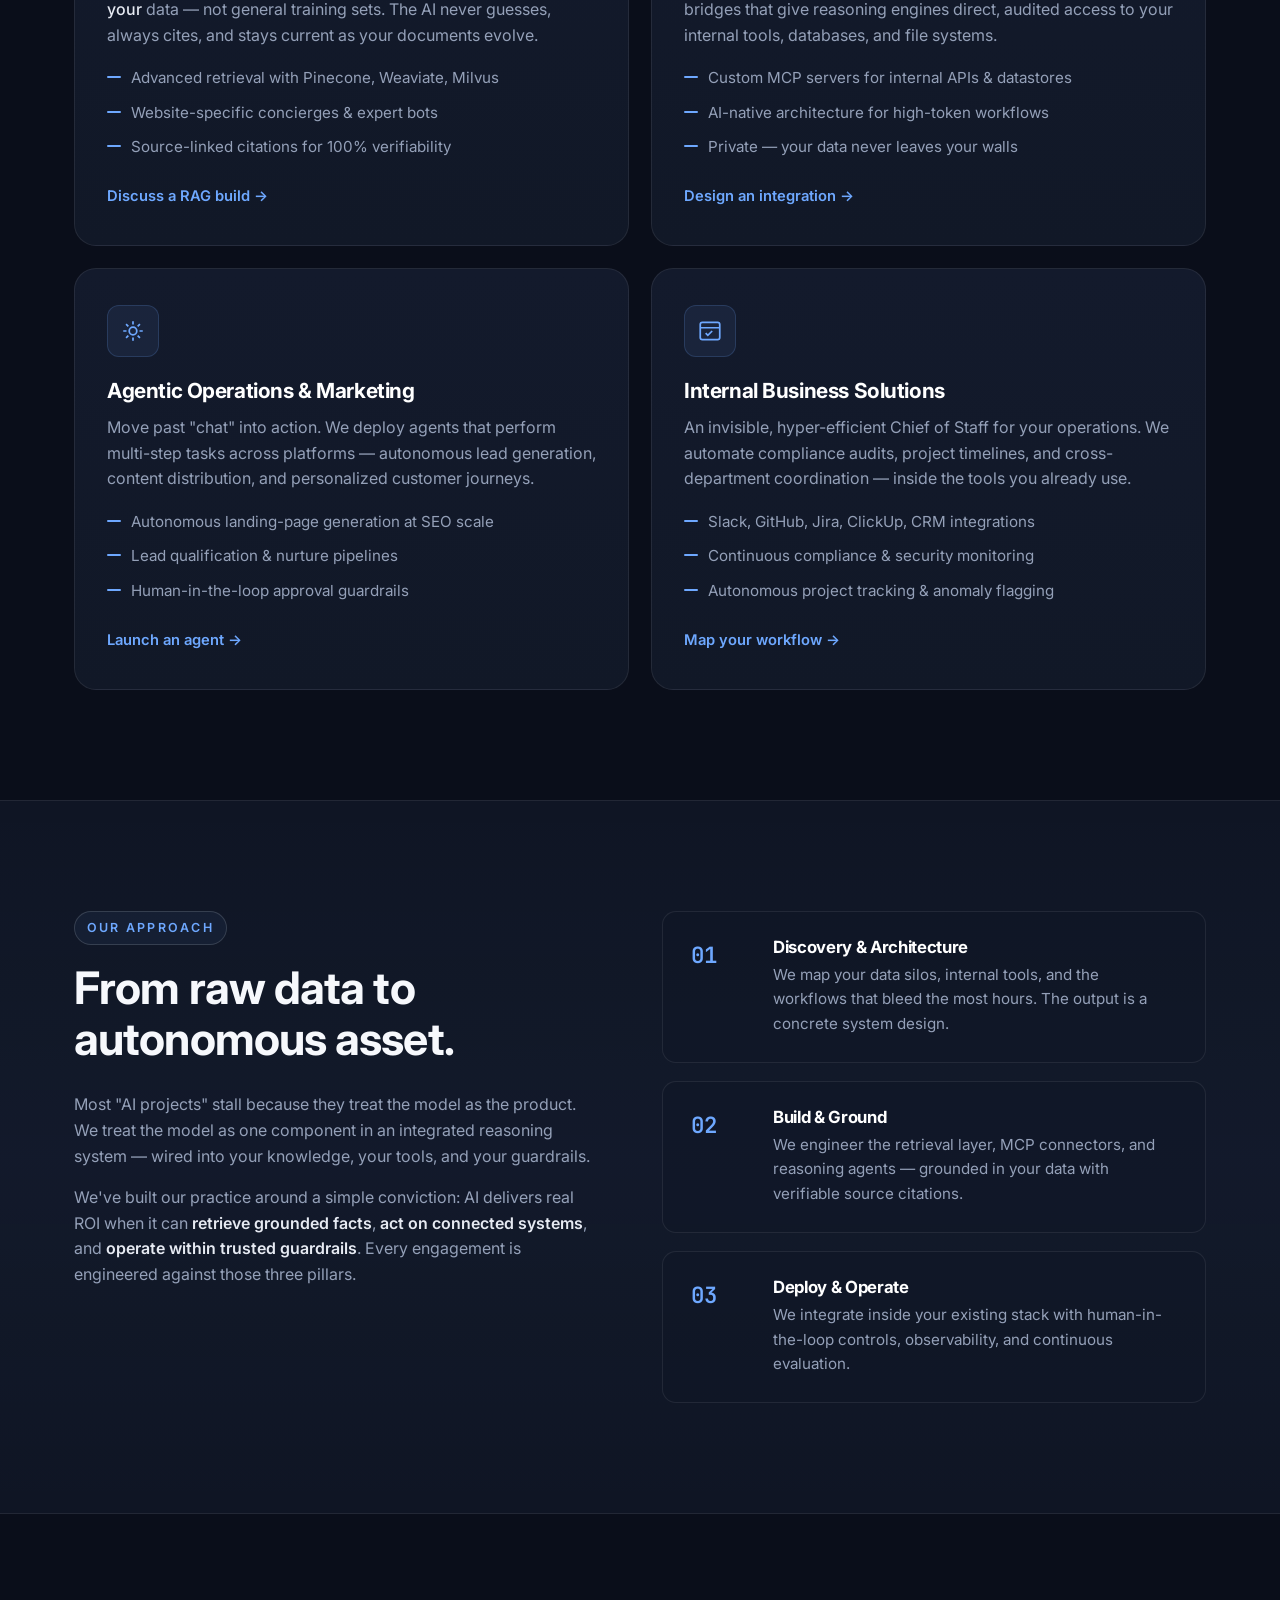
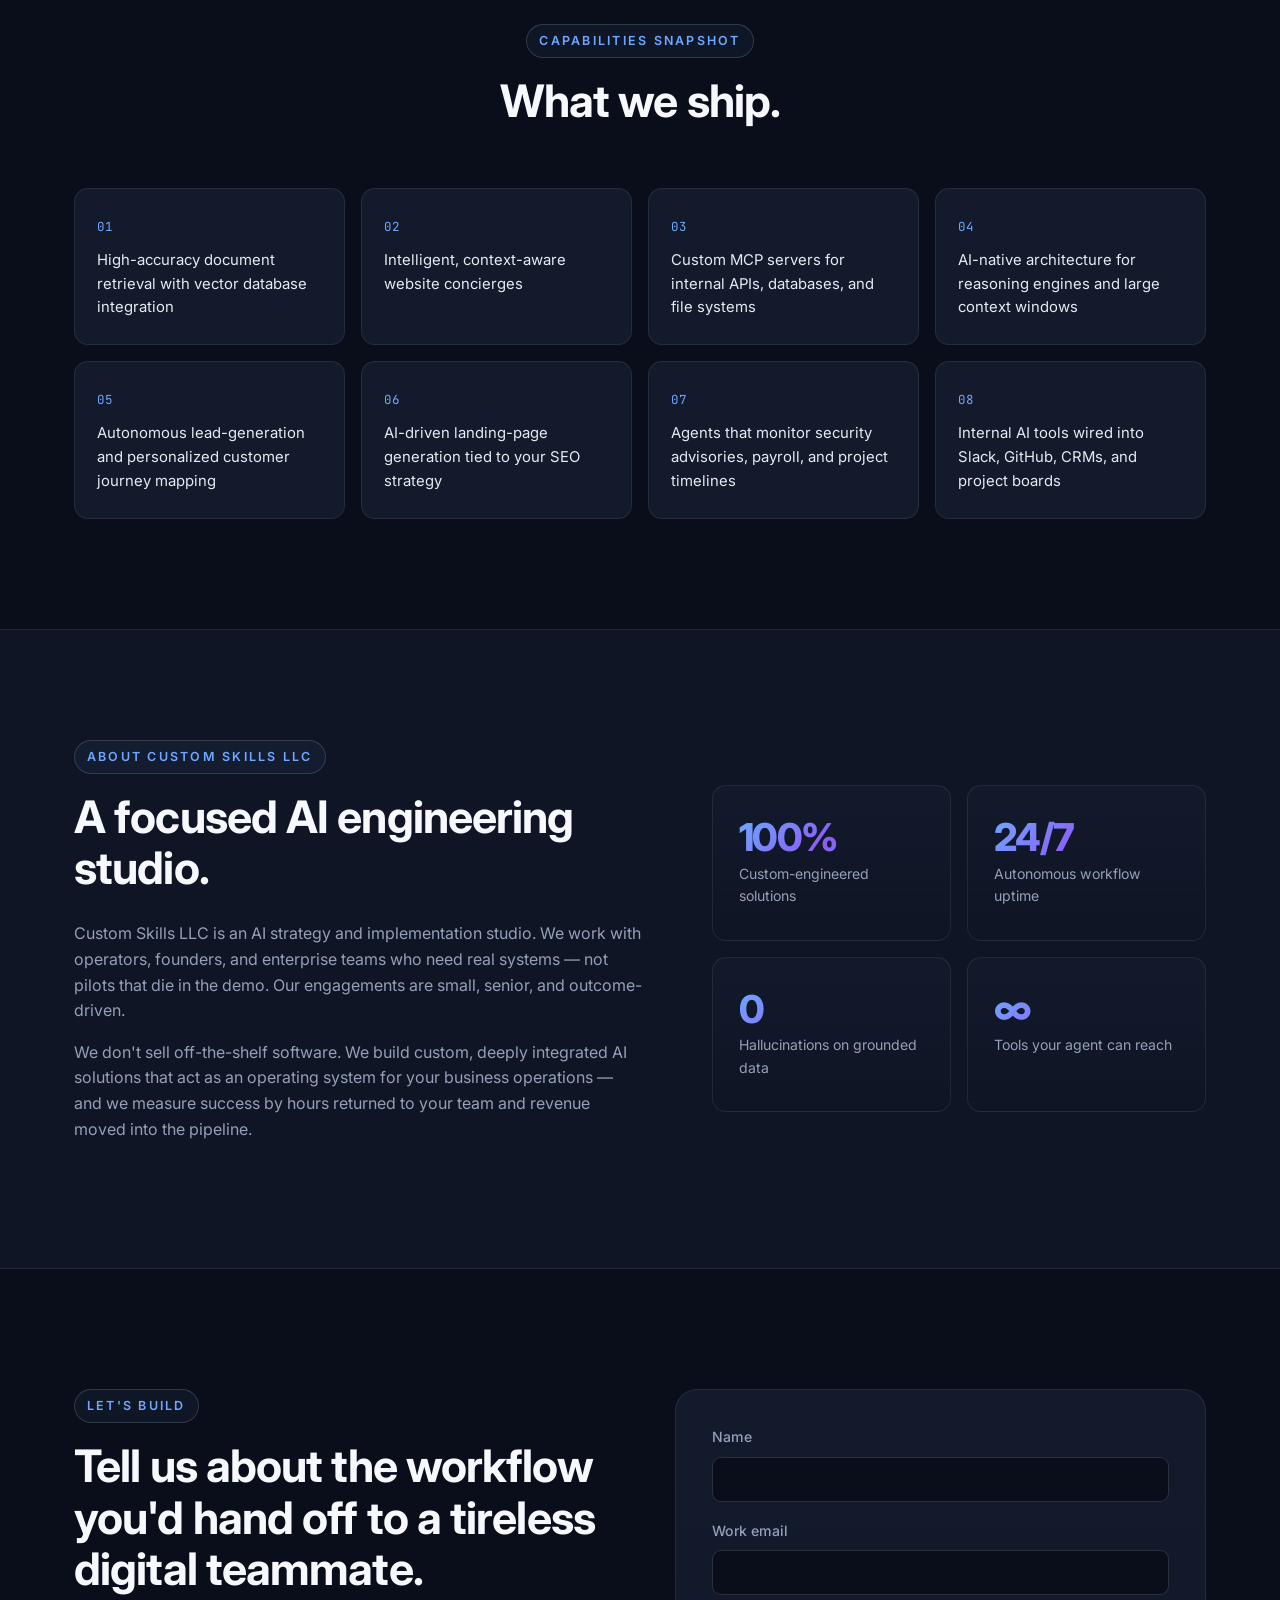
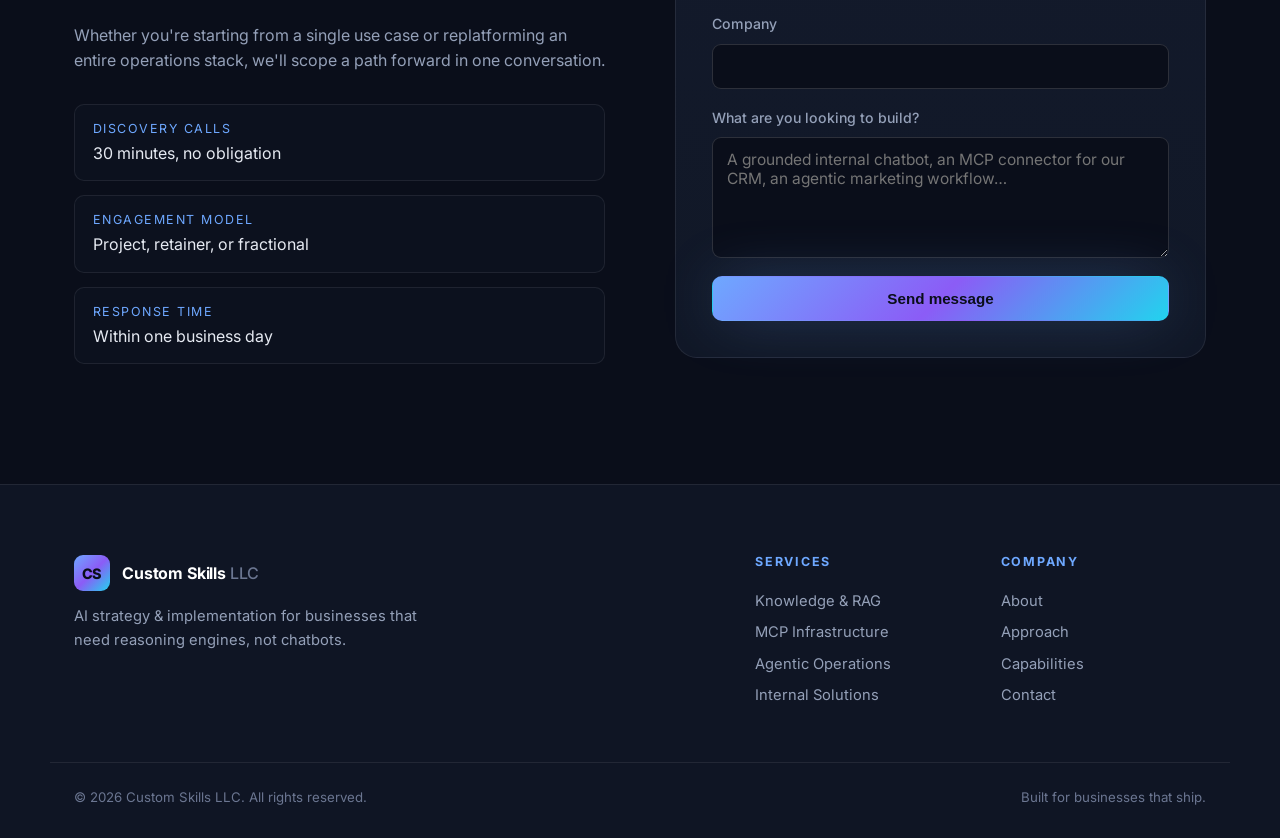
==== commit 87825c41: "Add favicon, remove email" ====
--- a/index.html
+++ b/index.html
@@ -5,6 +5,9 @@
   <meta name="viewport" content="width=device-width, initial-scale=1.0" />
   <title>Custom Skills LLC — AI Strategy & Implementation</title>
   <meta name="description" content="Custom Skills LLC builds reasoning engines, RAG systems, MCP infrastructure, and autonomous AI agents that transform raw business data into operational assets." />
+  <link rel="icon" type="image/svg+xml" href="favicon.svg" />
+  <link rel="mask-icon" href="favicon.svg" color="#6ea8ff" />
+  <meta name="theme-color" content="#0a0e1a" />
   <link rel="preconnect" href="https://fonts.googleapis.com" />
   <link rel="preconnect" href="https://fonts.gstatic.com" crossorigin />
   <link href="https://fonts.googleapis.com/css2?family=Inter:wght@400;500;600;700;800&family=JetBrains+Mono:wght@400;500&display=swap" rel="stylesheet" />
@@ -329,7 +332,6 @@
             <textarea name="message" rows="5" required placeholder="A grounded internal chatbot, an MCP connector for our CRM, an agentic marketing workflow…"></textarea>
           </label>
           <button type="submit" class="btn btn-primary btn-block">Send message</button>
-          <p class="form-note">We'll reply from <a href="mailto:hello@customskills.ai">hello@customskills.ai</a></p>
         </form>
       </div>
     </section>
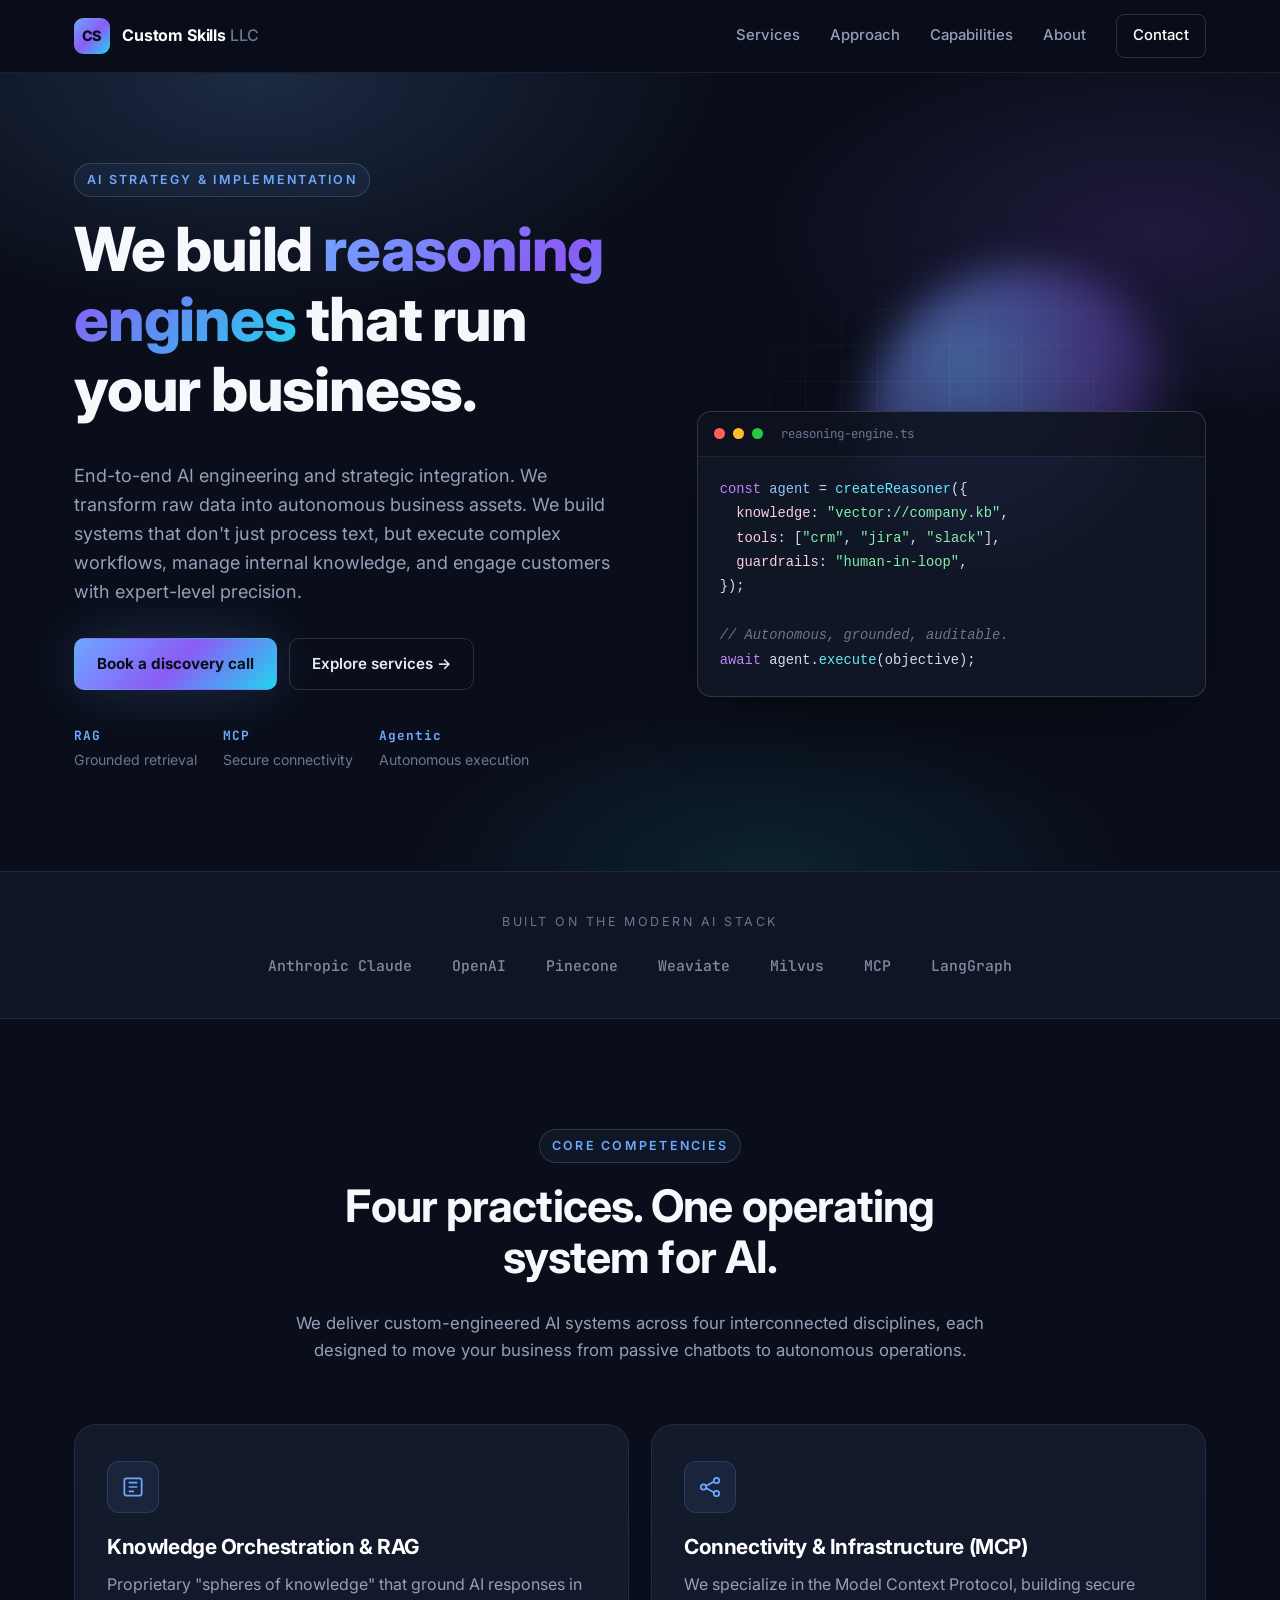
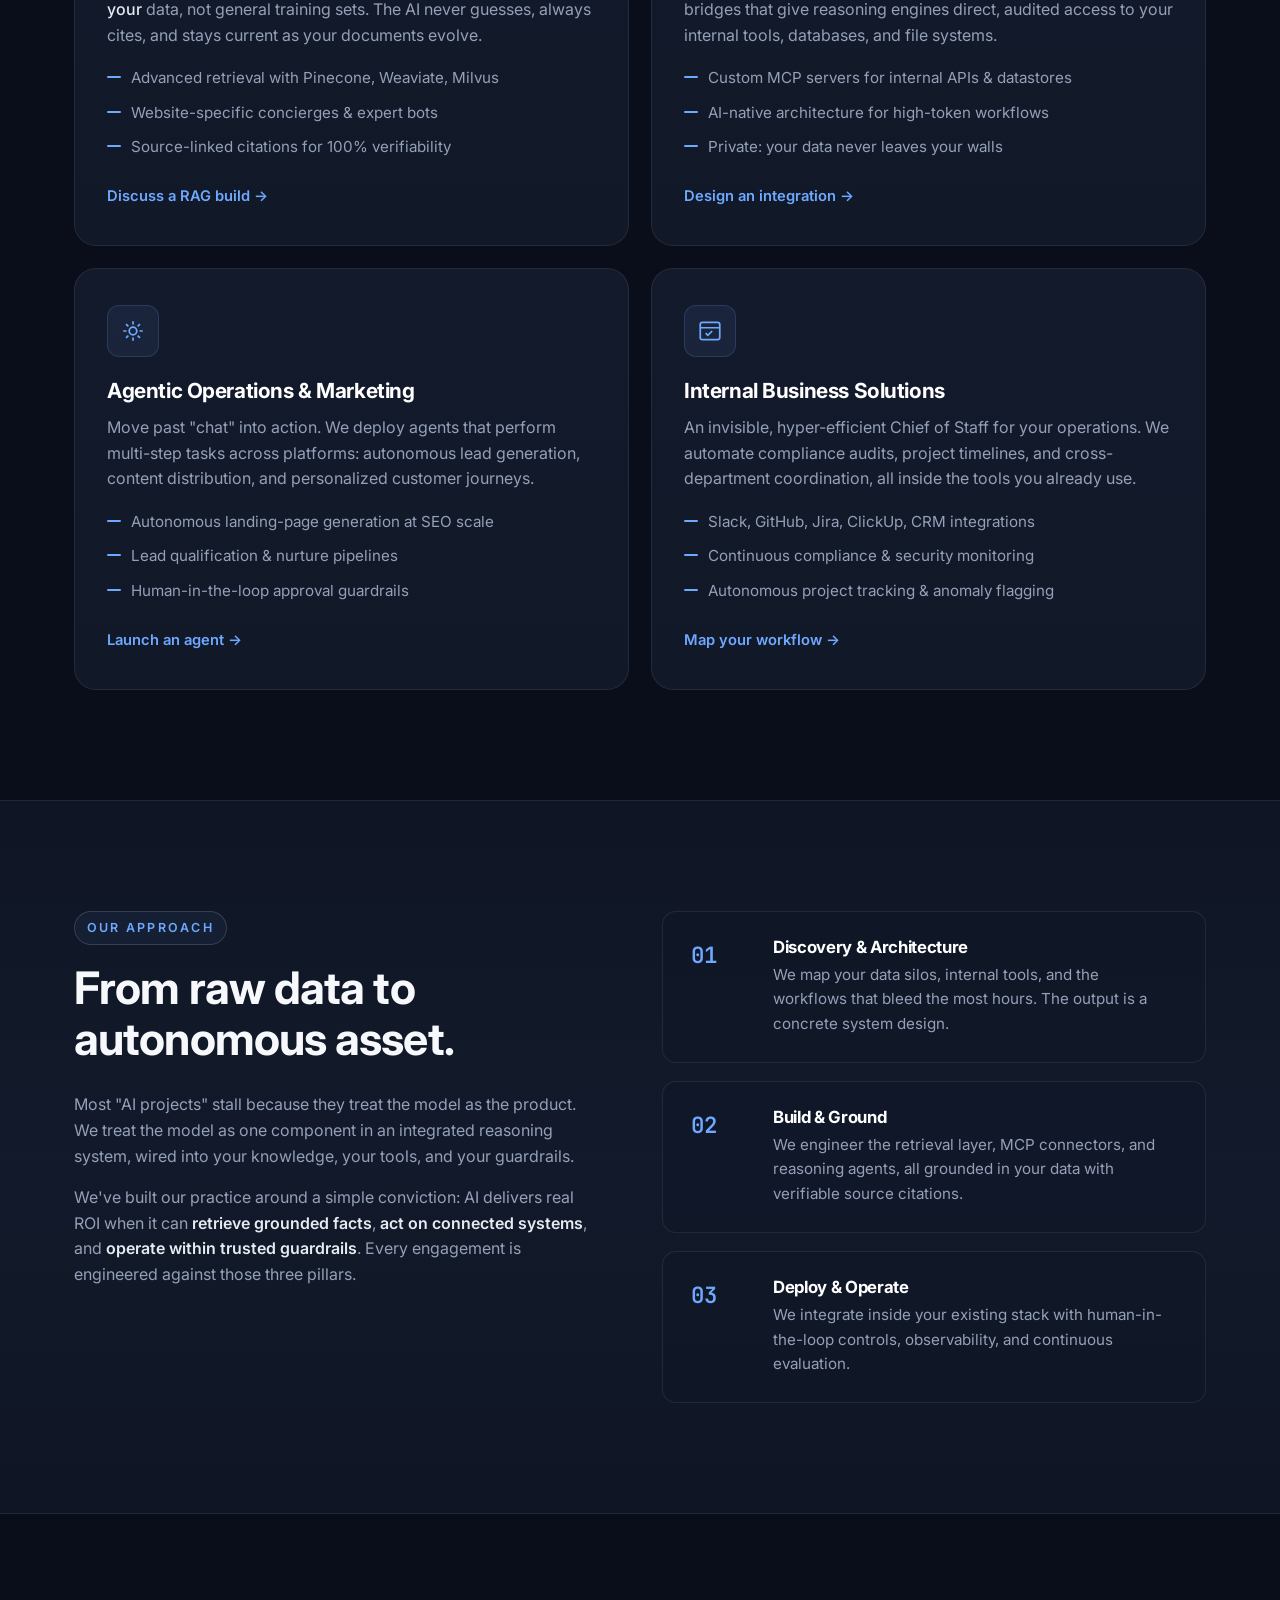
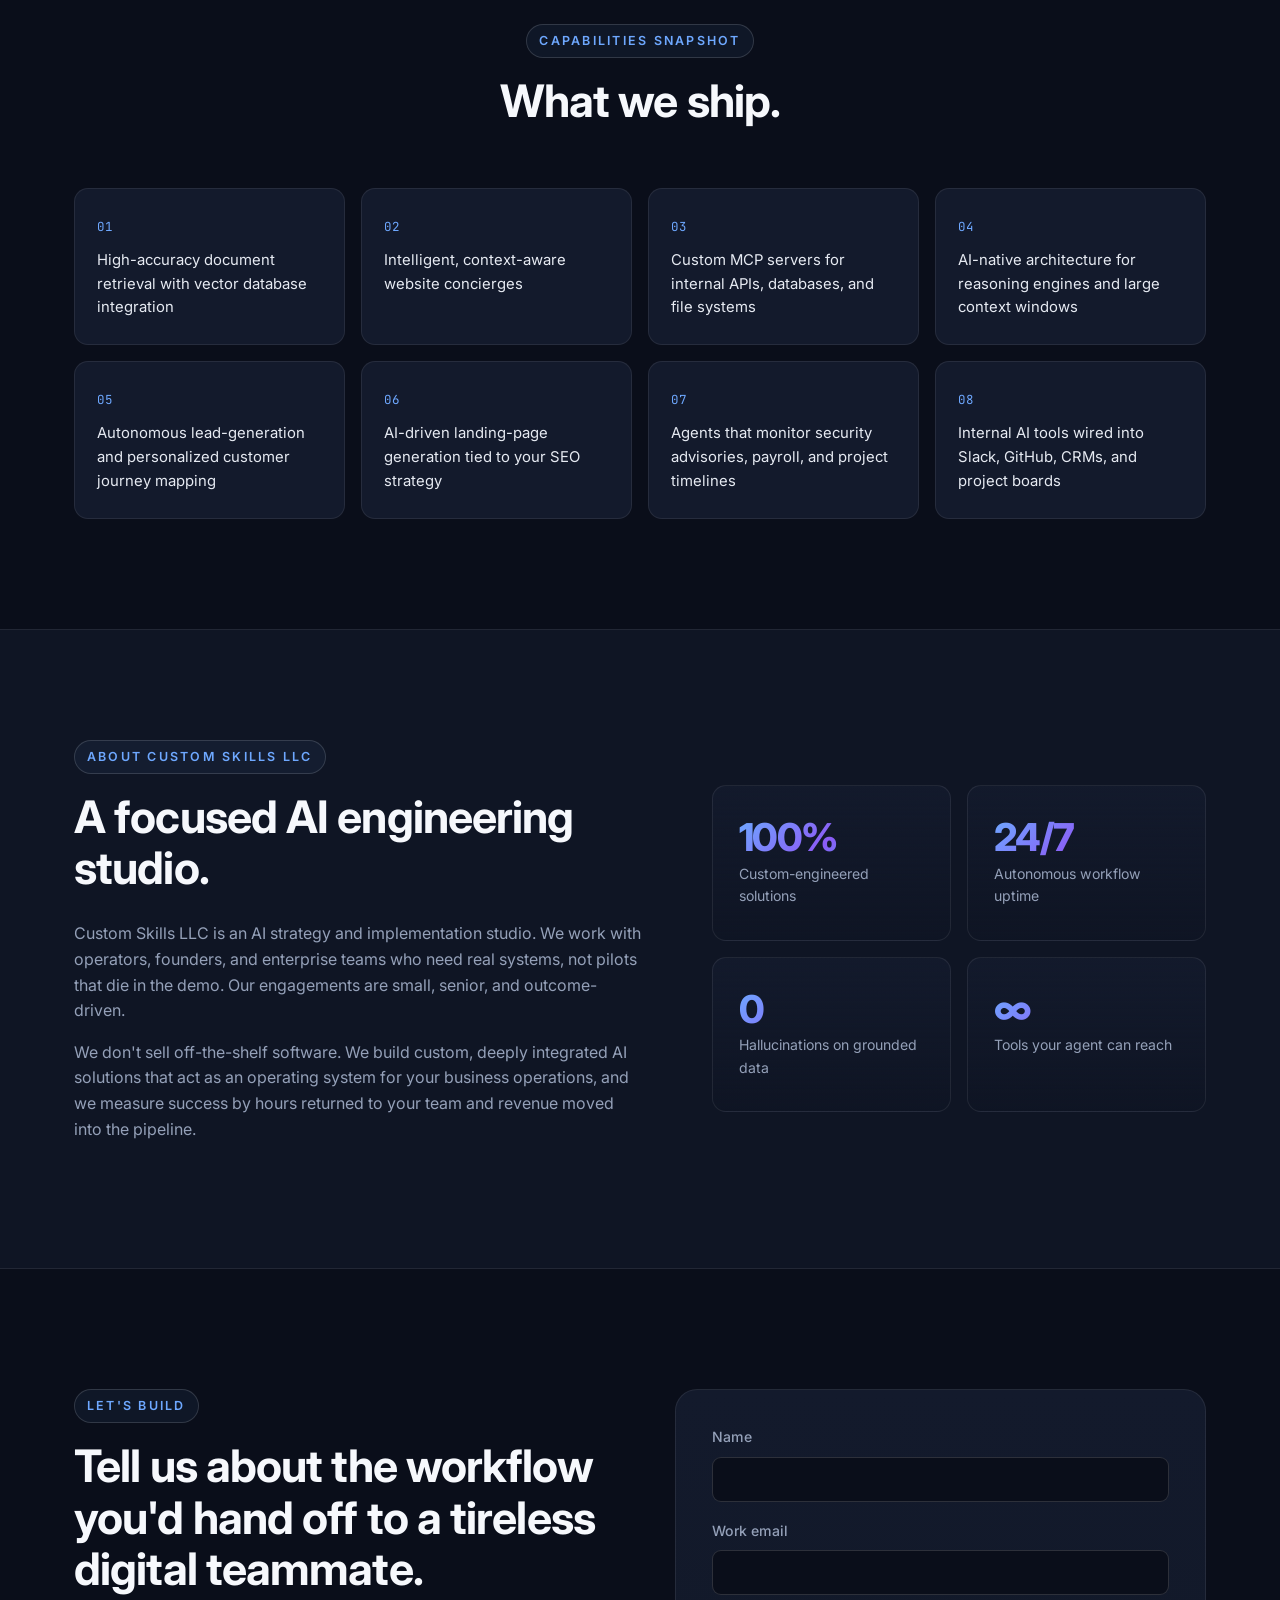
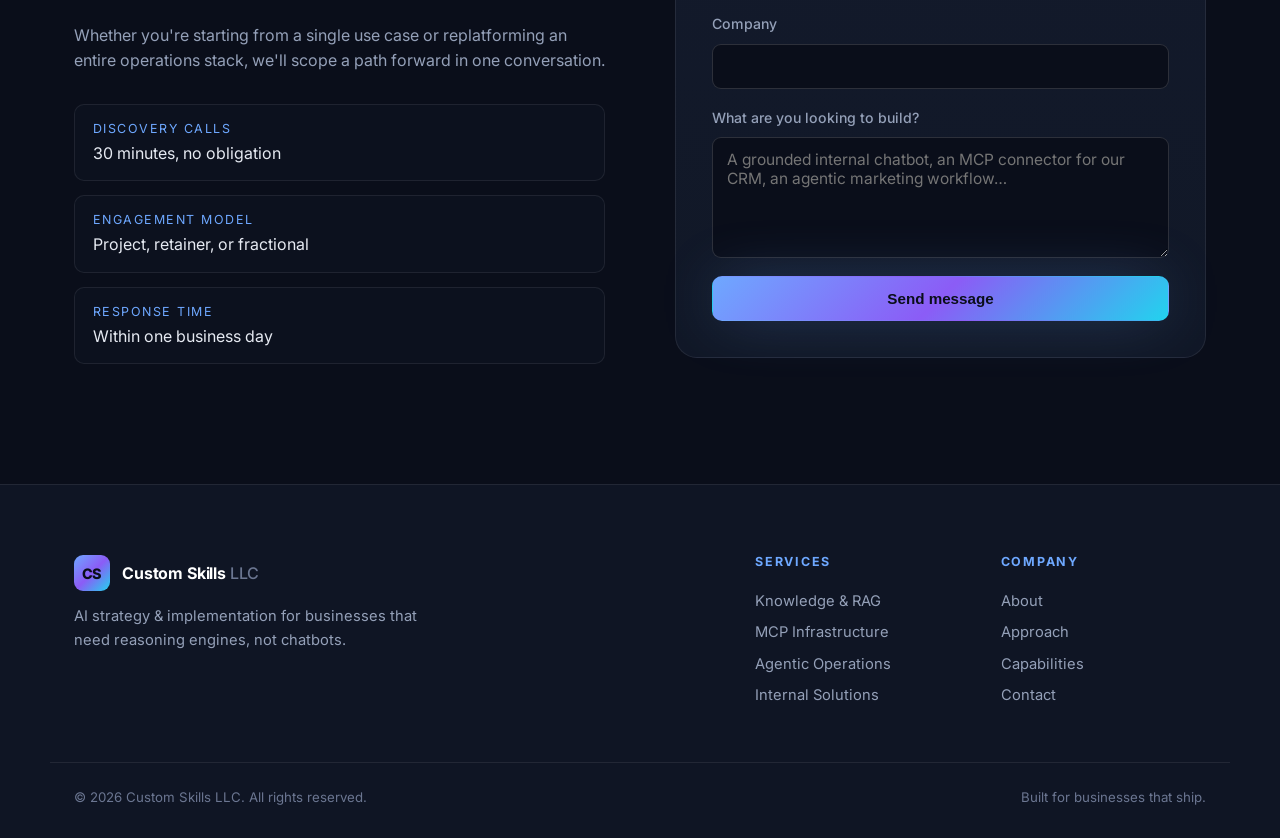
==== commit 51265d2a: "Clean up content" ====
--- a/index.html
+++ b/index.html
@@ -3,7 +3,7 @@
 <head>
   <meta charset="UTF-8" />
   <meta name="viewport" content="width=device-width, initial-scale=1.0" />
-  <title>Custom Skills LLC — AI Strategy & Implementation</title>
+  <title>Custom Skills LLC | AI Strategy & Implementation</title>
   <meta name="description" content="Custom Skills LLC builds reasoning engines, RAG systems, MCP infrastructure, and autonomous AI agents that transform raw business data into operational assets." />
   <link rel="icon" type="image/svg+xml" href="favicon.svg" />
   <link rel="mask-icon" href="favicon.svg" color="#6ea8ff" />
@@ -41,9 +41,9 @@
           <h1>We build <span class="gradient-text">reasoning engines</span> that run your business.</h1>
           <p class="lede">
             End-to-end AI engineering and strategic integration. We transform raw data
-            into autonomous business assets — systems that don't just process text,
-            but execute complex workflows, manage internal knowledge, and engage
-            customers with expert-level precision.
+            into autonomous business assets. We build systems that don't just
+            process text, but execute complex workflows, manage internal
+            knowledge, and engage customers with expert-level precision.
           </p>
           <div class="hero-actions">
             <a href="#contact" class="btn btn-primary">Book a discovery call</a>
@@ -100,7 +100,7 @@
           <h2>Four practices. One operating system for AI.</h2>
           <p class="section-sub">
             We deliver custom-engineered AI systems across four interconnected
-            disciplines — each designed to move your business from passive
+            disciplines, each designed to move your business from passive
             chatbots to autonomous operations.
           </p>
         </header>
@@ -116,7 +116,7 @@
             <h3>Knowledge Orchestration & RAG</h3>
             <p>
               Proprietary "spheres of knowledge" that ground AI responses in
-              <em>your</em> data — not general training sets. The AI never
+              <em>your</em> data, not general training sets. The AI never
               guesses, always cites, and stays current as your documents evolve.
             </p>
             <ul class="service-list">
@@ -138,14 +138,14 @@
             </div>
             <h3>Connectivity & Infrastructure (MCP)</h3>
             <p>
-              We specialize in the Model Context Protocol — building secure
+              We specialize in the Model Context Protocol, building secure
               bridges that give reasoning engines direct, audited access to
               your internal tools, databases, and file systems.
             </p>
             <ul class="service-list">
               <li>Custom MCP servers for internal APIs & datastores</li>
               <li>AI-native architecture for high-token workflows</li>
-              <li>Private — your data never leaves your walls</li>
+              <li>Private: your data never leaves your walls</li>
             </ul>
             <a href="#contact" class="service-link">Design an integration →</a>
           </article>
@@ -160,7 +160,7 @@
             <h3>Agentic Operations & Marketing</h3>
             <p>
               Move past "chat" into action. We deploy agents that perform
-              multi-step tasks across platforms — autonomous lead generation,
+              multi-step tasks across platforms: autonomous lead generation,
               content distribution, and personalized customer journeys.
             </p>
             <ul class="service-list">
@@ -182,7 +182,7 @@
             <p>
               An invisible, hyper-efficient Chief of Staff for your operations.
               We automate compliance audits, project timelines, and
-              cross-department coordination — inside the tools you already use.
+              cross-department coordination, all inside the tools you already use.
             </p>
             <ul class="service-list">
               <li>Slack, GitHub, Jira, ClickUp, CRM integrations</li>
@@ -203,7 +203,7 @@
           <p>
             Most "AI projects" stall because they treat the model as the
             product. We treat the model as one component in an integrated
-            reasoning system — wired into your knowledge, your tools, and
+            reasoning system, wired into your knowledge, your tools, and
             your guardrails.
           </p>
           <p>
@@ -226,7 +226,7 @@
             <span class="step-num">02</span>
             <div>
               <h4>Build & Ground</h4>
-              <p>We engineer the retrieval layer, MCP connectors, and reasoning agents — grounded in your data with verifiable source citations.</p>
+              <p>We engineer the retrieval layer, MCP connectors, and reasoning agents, all grounded in your data with verifiable source citations.</p>
             </div>
           </li>
           <li>
@@ -267,13 +267,13 @@
           <p>
             Custom Skills LLC is an AI strategy and implementation studio.
             We work with operators, founders, and enterprise teams who need
-            real systems — not pilots that die in the demo. Our engagements
+            real systems, not pilots that die in the demo. Our engagements
             are small, senior, and outcome-driven.
           </p>
           <p>
             We don't sell off-the-shelf software. We build custom, deeply
             integrated AI solutions that act as an operating system for your
-            business operations — and we measure success by hours returned to
+            business operations, and we measure success by hours returned to
             your team and revenue moved into the pipeline.
           </p>
         </div>
--- a/styles.css
+++ b/styles.css
@@ -1,5 +1,5 @@
 /* =========================================================
-   Custom Skills LLC — Marketing Site
+   Custom Skills LLC | Marketing Site
    ========================================================= */
 
 :root {
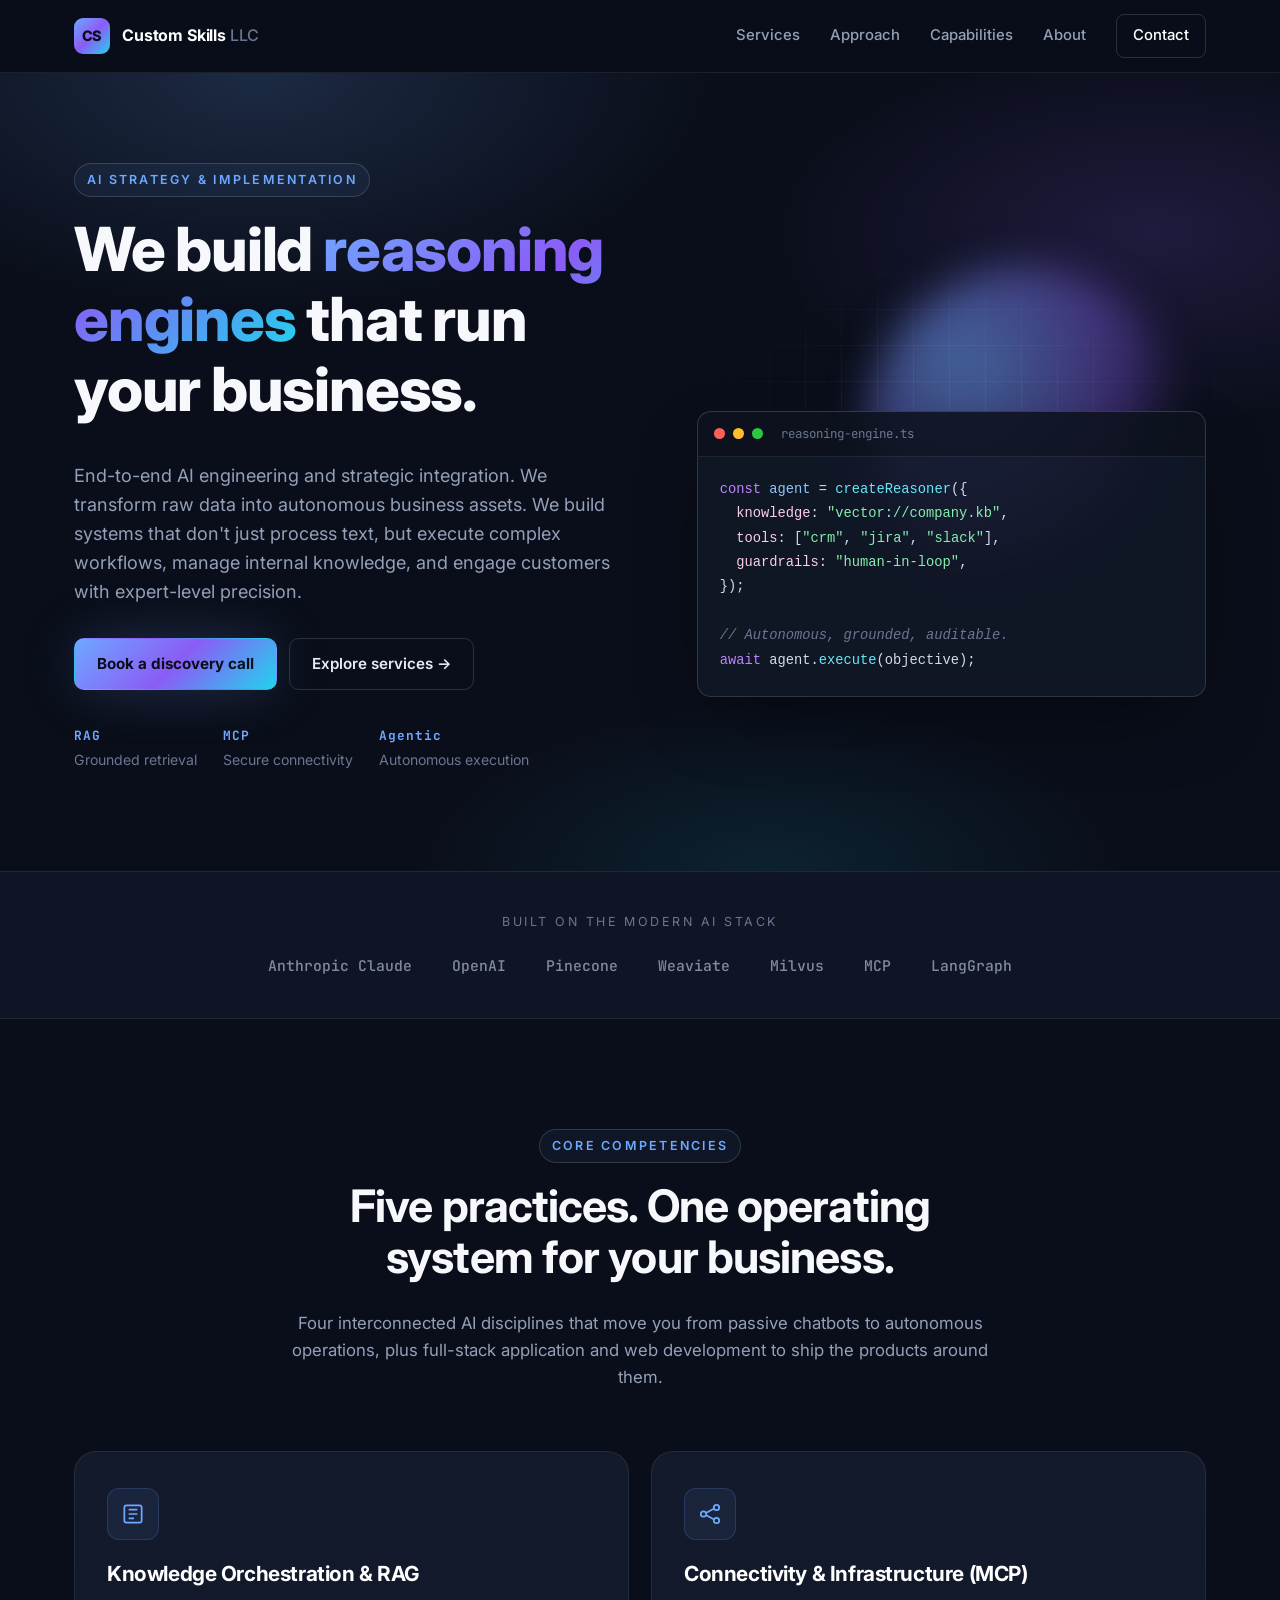
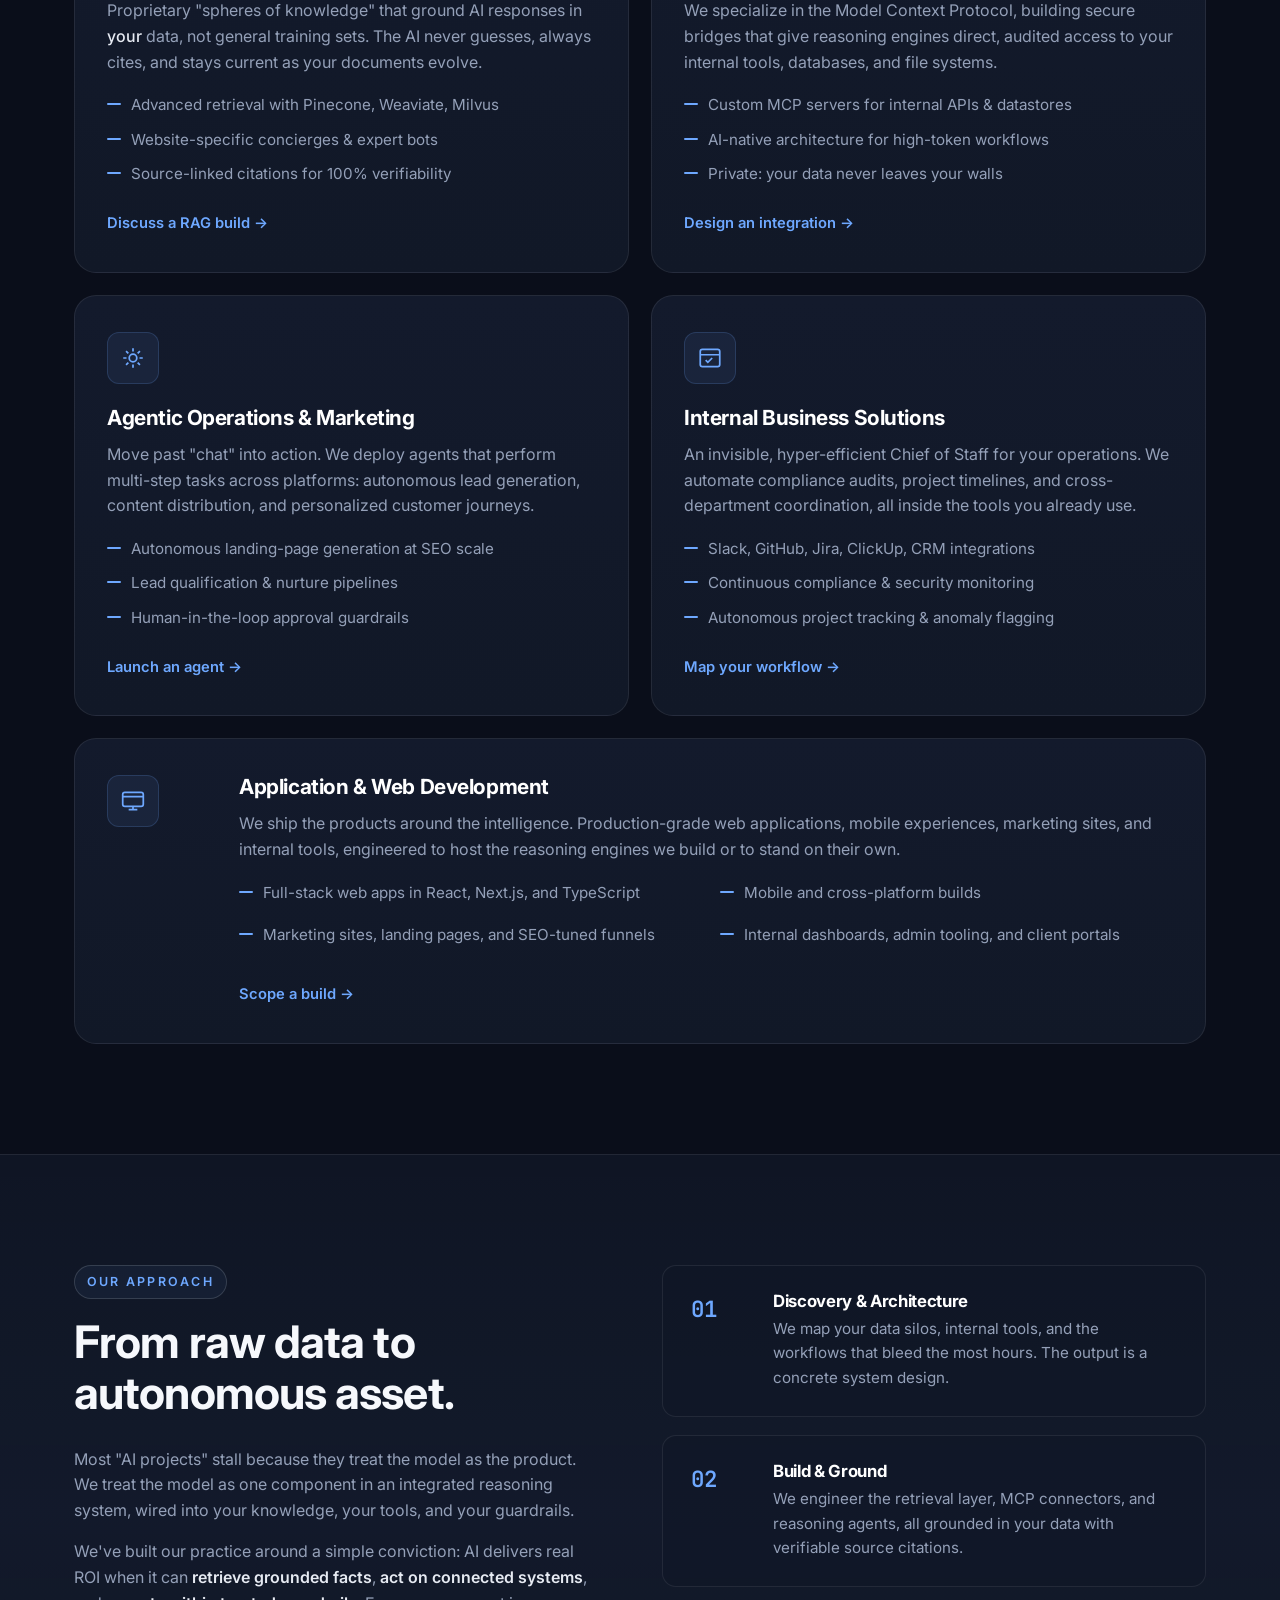
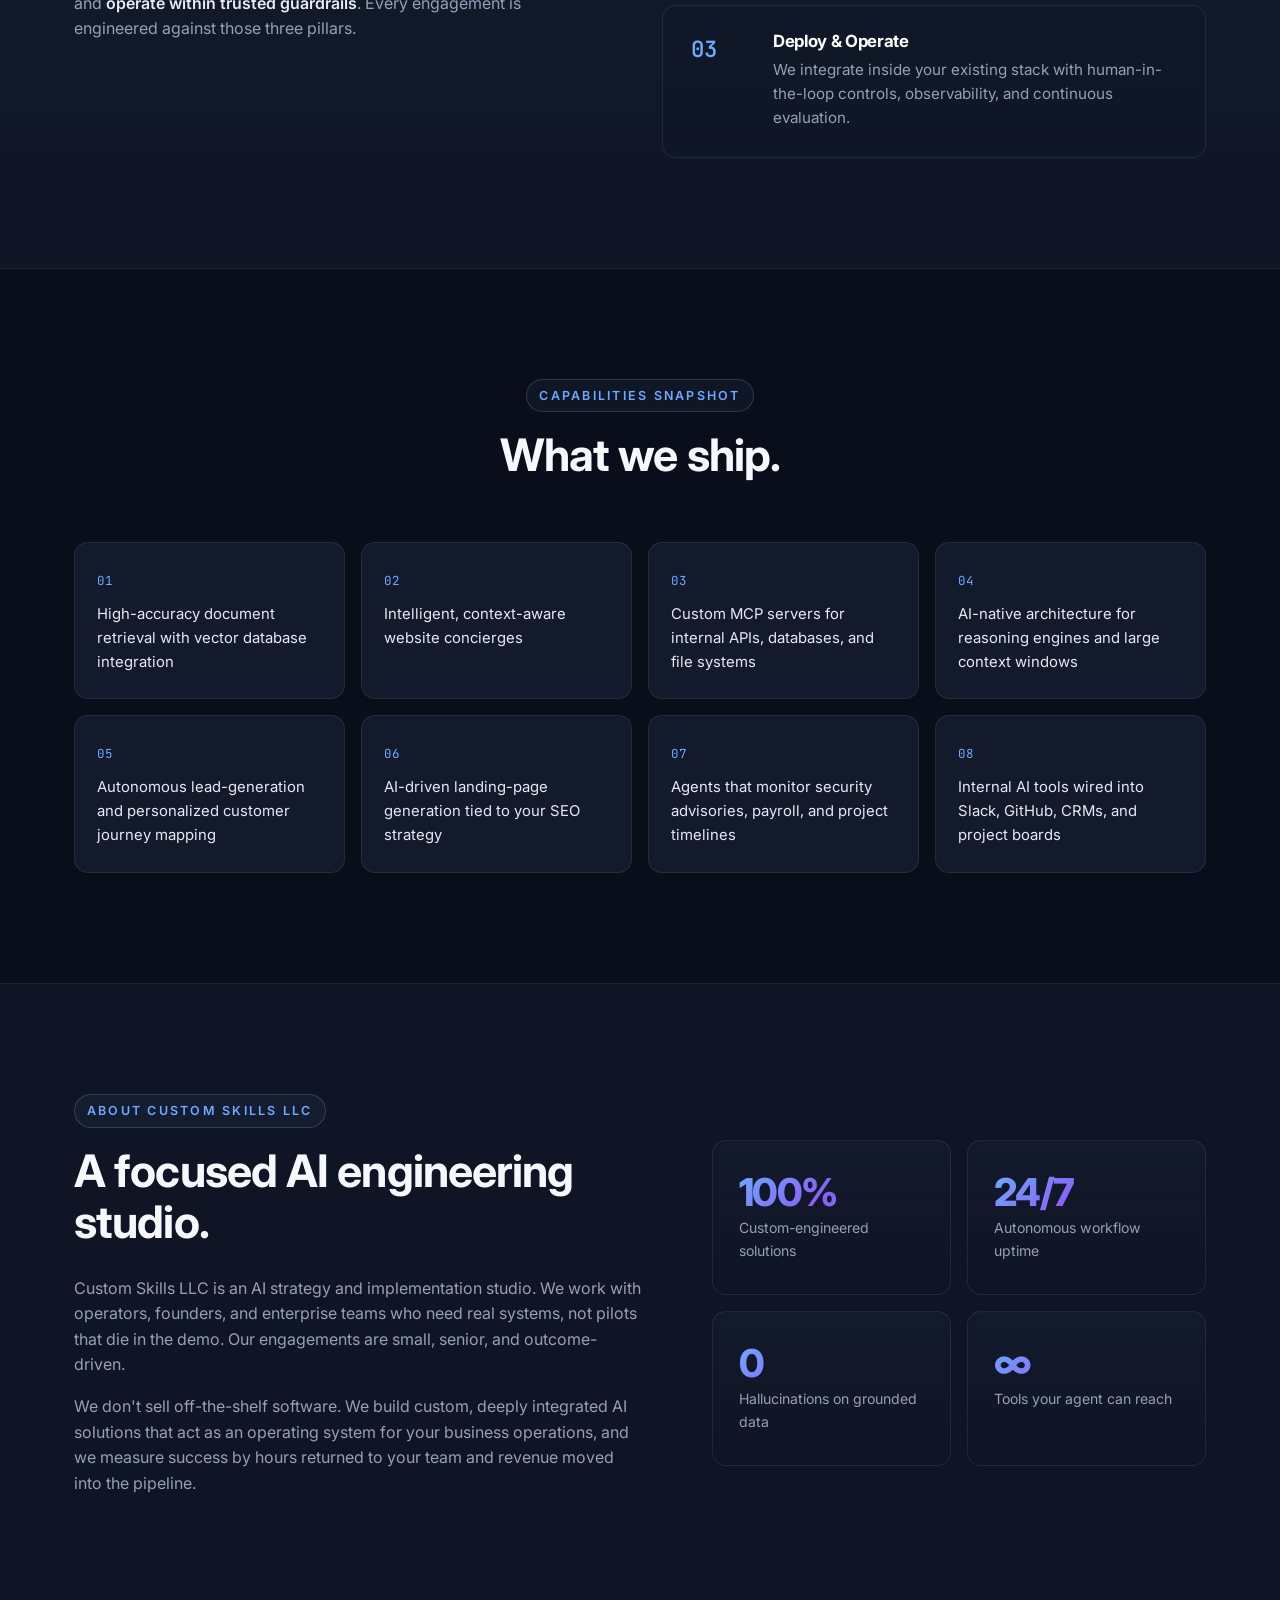
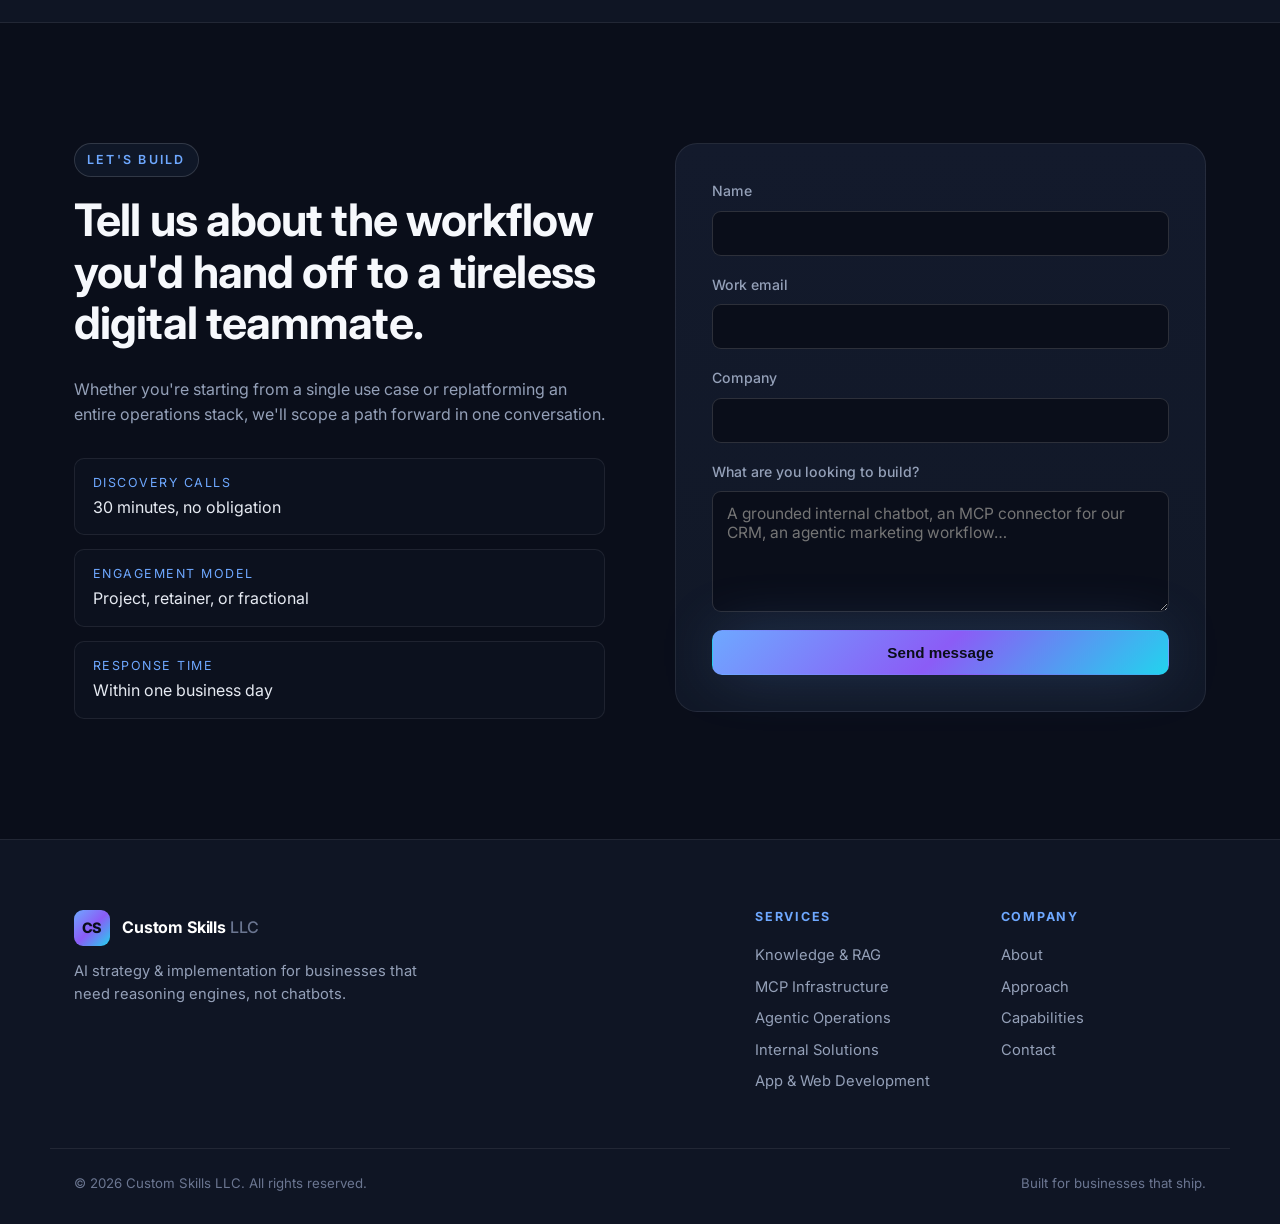
==== commit 8c10aa28: "Add web development section" ====
--- a/index.html
+++ b/index.html
@@ -97,11 +97,11 @@
       <div class="container">
         <header class="section-header">
           <div class="eyebrow">Core Competencies</div>
-          <h2>Four practices. One operating system for AI.</h2>
+          <h2>Five practices. One operating system for your business.</h2>
           <p class="section-sub">
-            We deliver custom-engineered AI systems across four interconnected
-            disciplines, each designed to move your business from passive
-            chatbots to autonomous operations.
+            Four interconnected AI disciplines that move you from passive
+            chatbots to autonomous operations, plus full-stack application
+            and web development to ship the products around them.
           </p>
         </header>
 
@@ -190,6 +190,31 @@
               <li>Autonomous project tracking & anomaly flagging</li>
             </ul>
             <a href="#contact" class="service-link">Map your workflow →</a>
+          </article>
+
+          <article class="service-card service-card-wide">
+            <div class="service-icon" aria-hidden="true">
+              <svg viewBox="0 0 24 24" fill="none" stroke="currentColor" stroke-width="1.6">
+                <rect x="2.5" y="4" width="19" height="13" rx="2"/>
+                <path d="M2.5 8h19M8 20h8M12 17v3"/>
+              </svg>
+            </div>
+            <div class="service-wide-body">
+              <h3>Application & Web Development</h3>
+              <p>
+                We ship the products around the intelligence. Production-grade
+                web applications, mobile experiences, marketing sites, and
+                internal tools, engineered to host the reasoning engines we
+                build or to stand on their own.
+              </p>
+              <ul class="service-list service-list-wide">
+                <li>Full-stack web apps in React, Next.js, and TypeScript</li>
+                <li>Mobile and cross-platform builds</li>
+                <li>Marketing sites, landing pages, and SEO-tuned funnels</li>
+                <li>Internal dashboards, admin tooling, and client portals</li>
+              </ul>
+              <a href="#contact" class="service-link">Scope a build →</a>
+            </div>
           </article>
         </div>
       </div>
@@ -353,6 +378,7 @@
           <a href="#services">MCP Infrastructure</a>
           <a href="#services">Agentic Operations</a>
           <a href="#services">Internal Solutions</a>
+          <a href="#services">App & Web Development</a>
         </div>
         <div>
           <h5>Company</h5>
--- a/styles.css
+++ b/styles.css
@@ -434,6 +434,23 @@
 }
 .service-link:hover { color: #fff; }
 
+.service-card-wide {
+  grid-column: 1 / -1;
+  display: grid;
+  grid-template-columns: 100px 1fr;
+  gap: 32px;
+  align-items: start;
+}
+.service-card-wide .service-icon { margin-bottom: 0; }
+.service-card-wide h3 { margin-bottom: 12px; }
+.service-card-wide .service-wide-body { max-width: 100%; }
+.service-list-wide {
+  display: grid;
+  grid-template-columns: repeat(2, 1fr);
+  column-gap: 28px;
+  row-gap: 8px;
+}
+
 /* ---------- Approach ---------- */
 .approach {
   padding: 110px 0;
@@ -670,6 +687,8 @@
   .hero-grid, .approach-grid, .about-grid, .contact-grid { grid-template-columns: 1fr; gap: 50px; }
   .hero-visual { height: 380px; }
   .service-grid { grid-template-columns: 1fr; }
+  .service-card-wide { grid-template-columns: 1fr; gap: 20px; }
+  .service-list-wide { grid-template-columns: 1fr; }
   .cap-grid { grid-template-columns: repeat(2, 1fr); }
   .footer-grid { grid-template-columns: 1fr; gap: 40px; }
 }
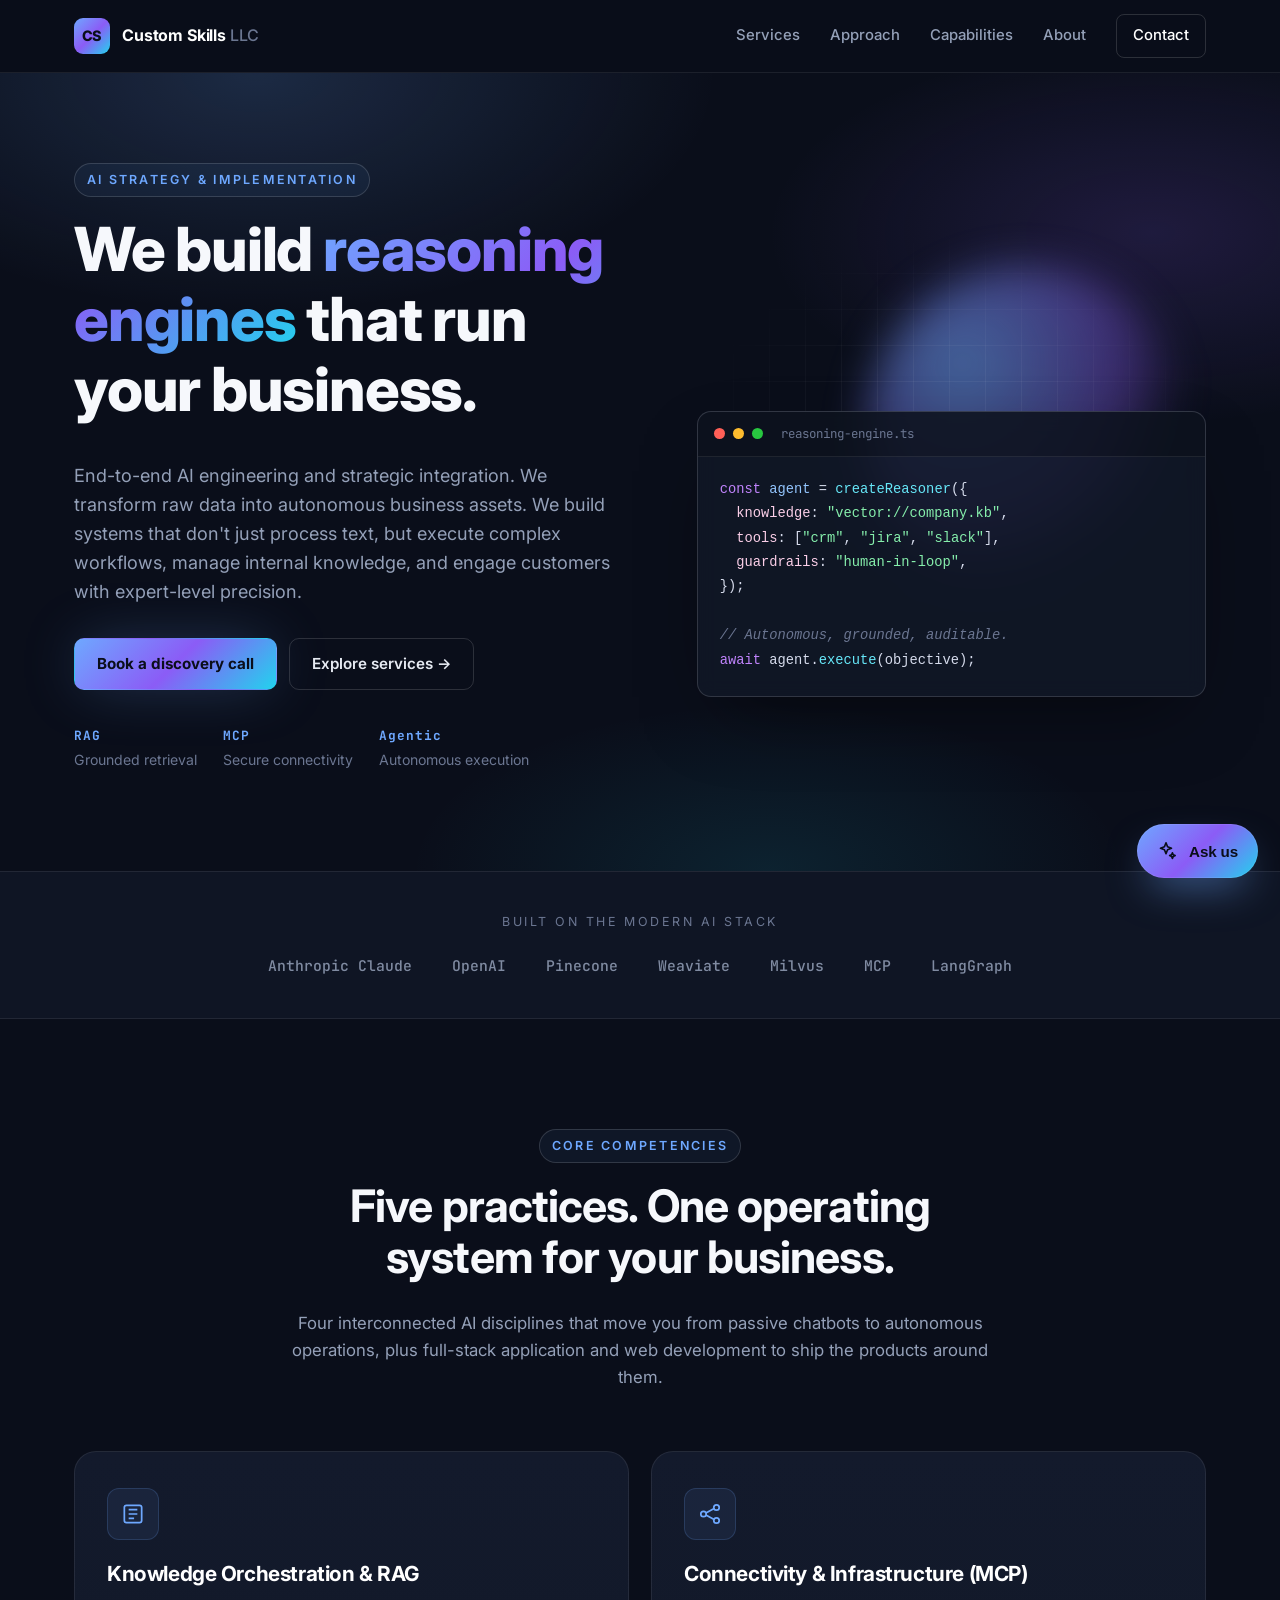
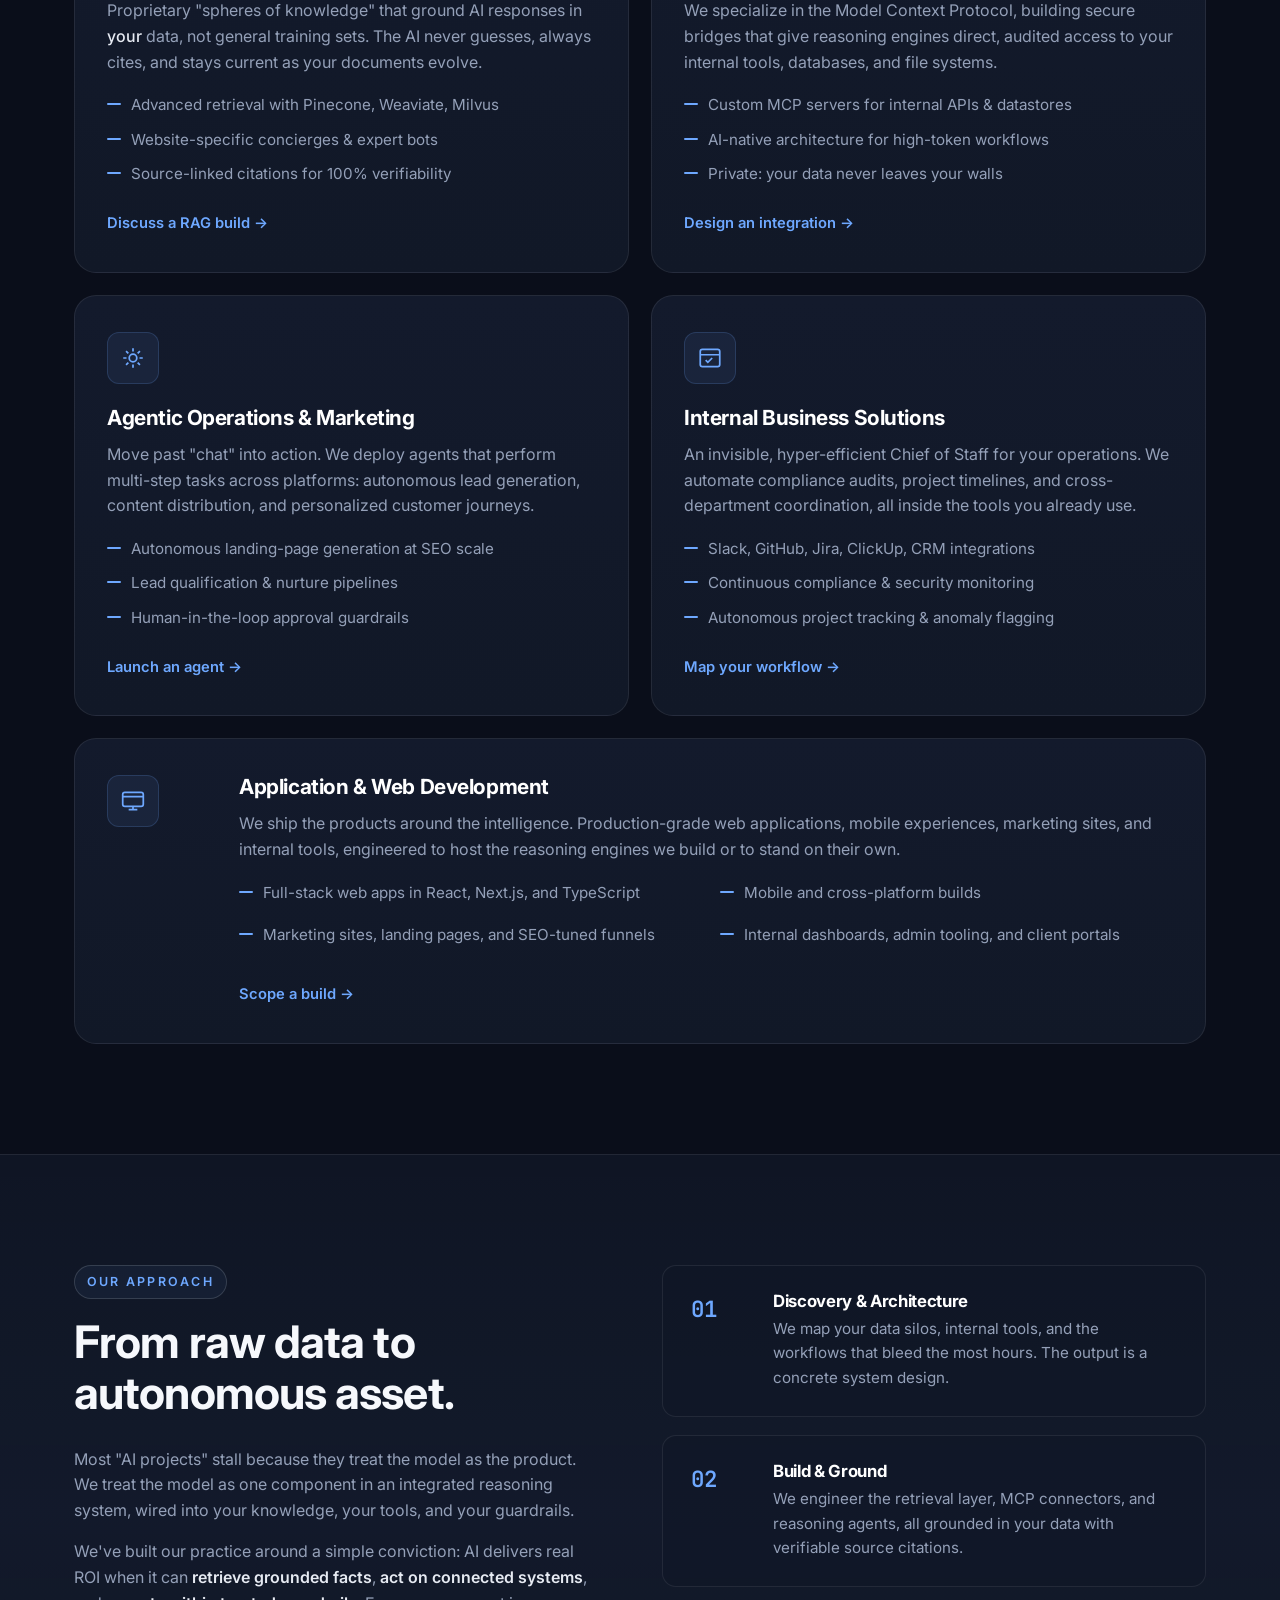
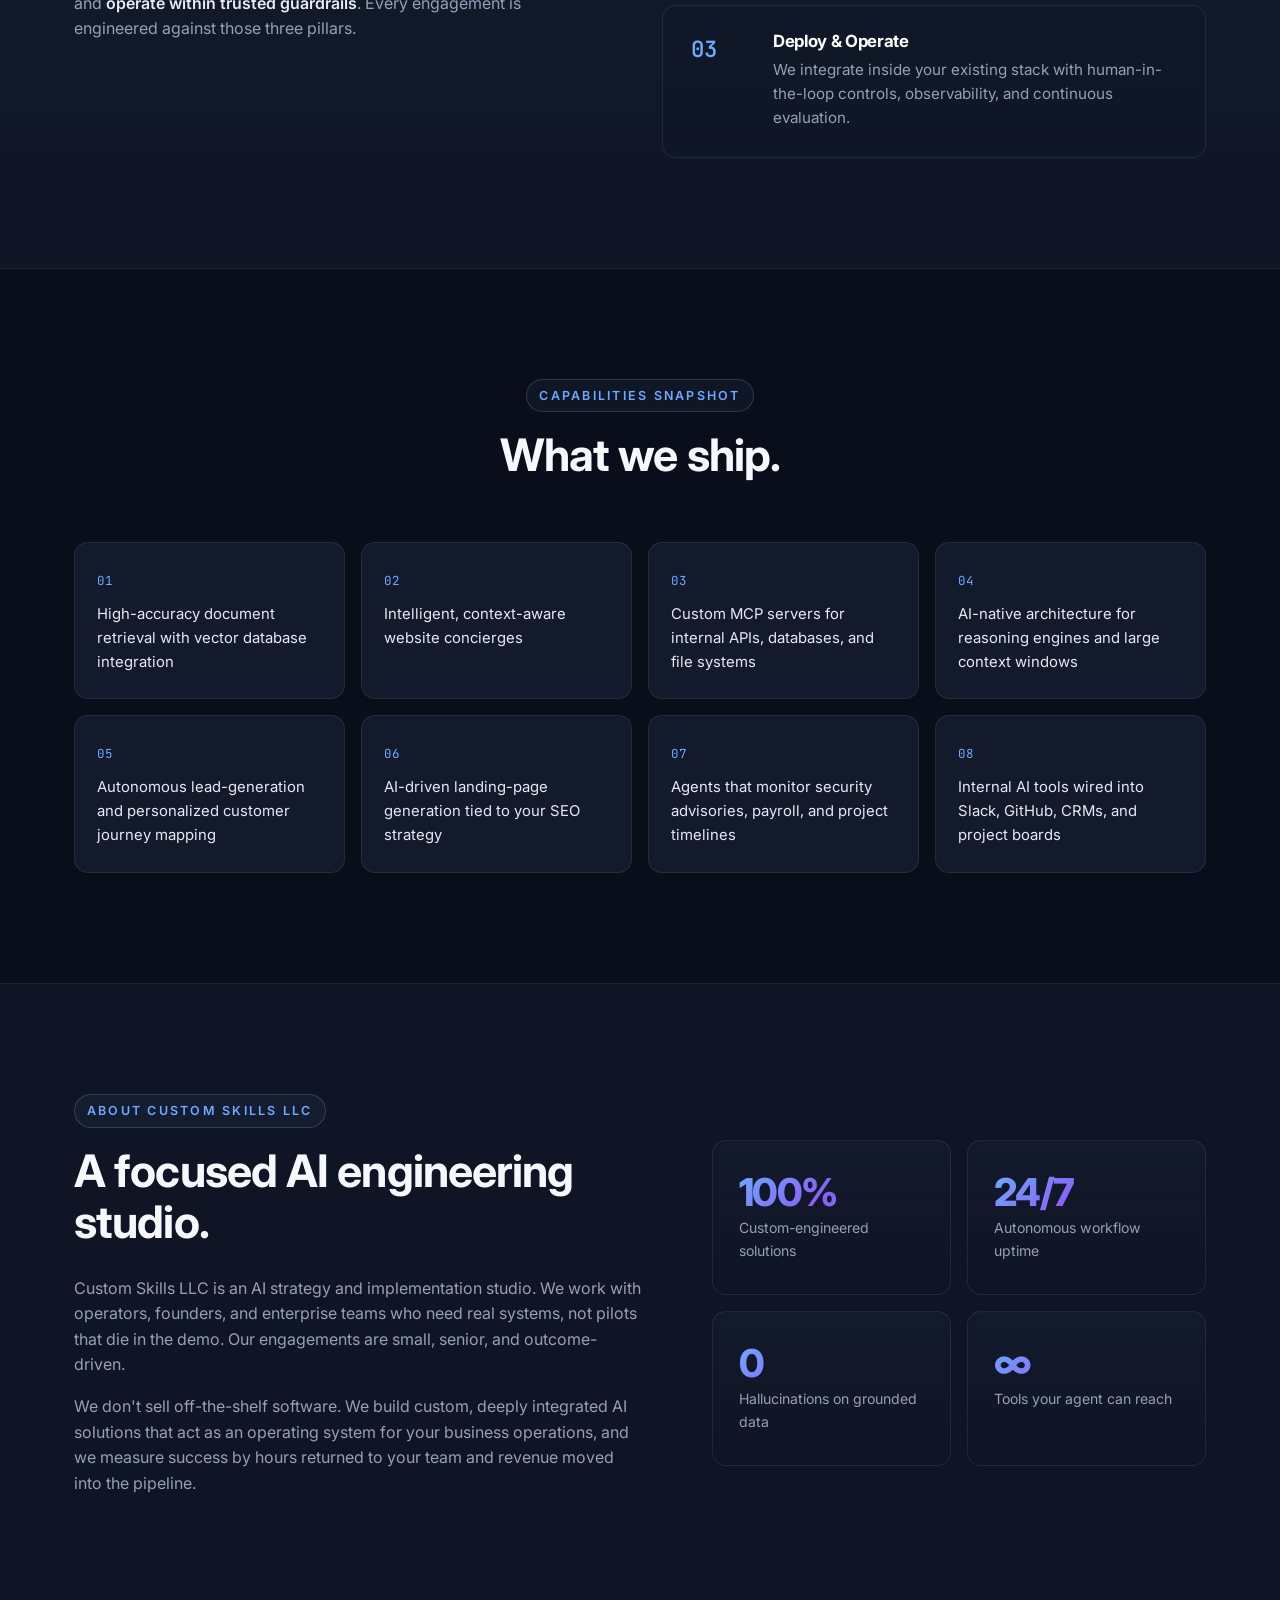
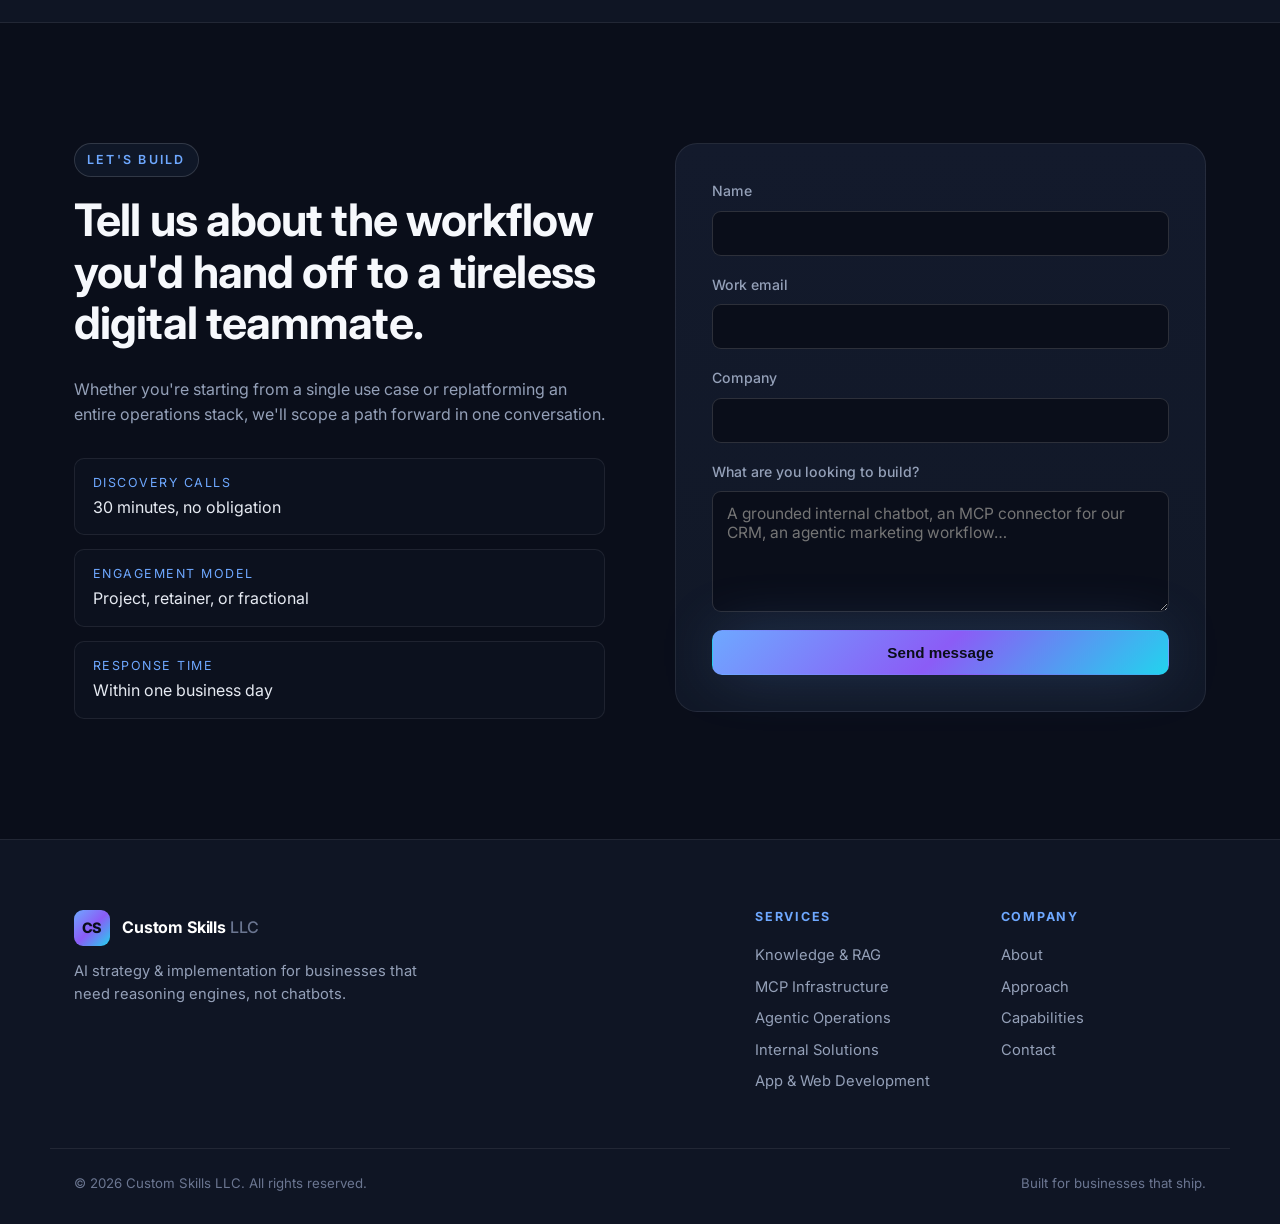
==== commit 450d2cb2: "Add chatbot" ====
--- a/index.html
+++ b/index.html
@@ -3,15 +3,143 @@
 <head>
   <meta charset="UTF-8" />
   <meta name="viewport" content="width=device-width, initial-scale=1.0" />
-  <title>Custom Skills LLC | AI Strategy & Implementation</title>
-  <meta name="description" content="Custom Skills LLC builds reasoning engines, RAG systems, MCP infrastructure, and autonomous AI agents that transform raw business data into operational assets." />
+
+  <!-- Primary SEO -->
+  <title>Custom Skills LLC | AI Consulting, RAG & MCP Implementation</title>
+  <meta name="description" content="Custom Skills LLC builds production AI systems for businesses: RAG knowledge bases, MCP integrations, agentic workflows, and the web apps that ship around them. Reasoning engines, not chatbots." />
+  <meta name="keywords" content="AI consulting, AI implementation, RAG, retrieval augmented generation, MCP, Model Context Protocol, AI agents, agentic AI, LLM consulting, AI strategy, custom AI development, vector database, AI integration" />
+  <meta name="author" content="Custom Skills LLC" />
+  <link rel="canonical" href="https://customskillsllc.com/" />
+
+  <!-- Icons & theming -->
   <link rel="icon" type="image/svg+xml" href="favicon.svg" />
   <link rel="mask-icon" href="favicon.svg" color="#6ea8ff" />
   <meta name="theme-color" content="#0a0e1a" />
+
+  <!-- Open Graph (LinkedIn, Facebook, iMessage, Slack) -->
+  <meta property="og:type" content="website" />
+  <meta property="og:site_name" content="Custom Skills LLC" />
+  <meta property="og:title" content="Custom Skills LLC | AI Consulting, RAG & MCP Implementation" />
+  <meta property="og:description" content="We build reasoning engines that run your business. RAG knowledge bases, MCP integrations, agentic workflows, and the web apps that ship around them." />
+  <meta property="og:url" content="https://customskillsllc.com/" />
+  <meta property="og:image" content="https://customskillsllc.com/og-image.svg" />
+  <meta property="og:image:width" content="1200" />
+  <meta property="og:image:height" content="630" />
+  <meta property="og:image:alt" content="Custom Skills LLC — AI Strategy & Implementation" />
+  <meta property="og:locale" content="en_US" />
+
+  <!-- Twitter / X -->
+  <meta name="twitter:card" content="summary_large_image" />
+  <meta name="twitter:title" content="Custom Skills LLC | AI Consulting, RAG & MCP Implementation" />
+  <meta name="twitter:description" content="We build reasoning engines that run your business. RAG knowledge bases, MCP integrations, agentic workflows, and the web apps that ship around them." />
+  <meta name="twitter:image" content="https://customskillsllc.com/og-image.svg" />
+  <meta name="twitter:image:alt" content="Custom Skills LLC — AI Strategy & Implementation" />
+
+  <!-- Performance hints -->
   <link rel="preconnect" href="https://fonts.googleapis.com" />
   <link rel="preconnect" href="https://fonts.gstatic.com" crossorigin />
-  <link href="https://fonts.googleapis.com/css2?family=Inter:wght@400;500;600;700;800&family=JetBrains+Mono:wght@400;500&display=swap" rel="stylesheet" />
+  <link rel="dns-prefetch" href="https://formspree.io" />
+  <link rel="preconnect" href="https://formspree.io" crossorigin />
+
+  <!-- Fonts (non-blocking) -->
+  <link rel="preload" as="style" href="https://fonts.googleapis.com/css2?family=Inter:wght@400;500;600;700;800&family=JetBrains+Mono:wght@400;500&display=swap" />
+  <link rel="stylesheet" href="https://fonts.googleapis.com/css2?family=Inter:wght@400;500;600;700;800&family=JetBrains+Mono:wght@400;500&display=swap" media="print" onload="this.media='all'" />
+  <noscript>
+    <link rel="stylesheet" href="https://fonts.googleapis.com/css2?family=Inter:wght@400;500;600;700;800&family=JetBrains+Mono:wght@400;500&display=swap" />
+  </noscript>
+
   <link rel="stylesheet" href="styles.css" />
+
+  <!-- Structured data -->
+  <script type="application/ld+json">
+  {
+    "@context": "https://schema.org",
+    "@graph": [
+      {
+        "@type": "Organization",
+        "@id": "https://customskillsllc.com/#organization",
+        "name": "Custom Skills LLC",
+        "url": "https://customskillsllc.com/",
+        "logo": "https://customskillsllc.com/favicon.svg",
+        "image": "https://customskillsllc.com/og-image.svg",
+        "description": "AI strategy and implementation studio building reasoning engines, RAG systems, MCP infrastructure, and autonomous agents for businesses.",
+        "email": "contact@customskillsllc.com",
+        "founder": {
+          "@type": "Person",
+          "@id": "https://customskillsllc.com/#joseph-leon",
+          "name": "Joseph Leon",
+          "jobTitle": "Founder",
+          "worksFor": { "@id": "https://customskillsllc.com/#organization" }
+        }
+      },
+      {
+        "@type": "ProfessionalService",
+        "@id": "https://customskillsllc.com/#service",
+        "name": "Custom Skills LLC",
+        "url": "https://customskillsllc.com/",
+        "image": "https://customskillsllc.com/og-image.svg",
+        "description": "End-to-end AI engineering and strategic integration. Knowledge orchestration, MCP infrastructure, agentic operations, internal business solutions, and application & web development.",
+        "areaServed": "Worldwide",
+        "priceRange": "$$$",
+        "provider": { "@id": "https://customskillsllc.com/#organization" },
+        "hasOfferCatalog": {
+          "@type": "OfferCatalog",
+          "name": "AI Services",
+          "itemListElement": [
+            {
+              "@type": "Offer",
+              "itemOffered": {
+                "@type": "Service",
+                "name": "Knowledge Orchestration & RAG",
+                "description": "Proprietary spheres of knowledge for businesses, ensuring AI responses are grounded in your data via advanced retrieval-augmented generation with vector databases like Pinecone, Weaviate, and Milvus."
+              }
+            },
+            {
+              "@type": "Offer",
+              "itemOffered": {
+                "@type": "Service",
+                "name": "Connectivity & Infrastructure (MCP)",
+                "description": "Custom Model Context Protocol servers that give AI models direct, secure access to internal tools, databases, and file systems."
+              }
+            },
+            {
+              "@type": "Offer",
+              "itemOffered": {
+                "@type": "Service",
+                "name": "Agentic Operations & Marketing",
+                "description": "Autonomous AI agents that execute multi-step tasks across platforms: lead generation, content distribution, and personalized customer journeys."
+              }
+            },
+            {
+              "@type": "Offer",
+              "itemOffered": {
+                "@type": "Service",
+                "name": "Internal Business Solutions",
+                "description": "Custom AI tools that automate compliance audits, project timelines, and cross-department coordination inside your existing software stack."
+              }
+            },
+            {
+              "@type": "Offer",
+              "itemOffered": {
+                "@type": "Service",
+                "name": "Application & Web Development",
+                "description": "Production-grade web applications, mobile experiences, marketing sites, and internal tools engineered to host AI reasoning engines or stand on their own."
+              }
+            }
+          ]
+        }
+      },
+      {
+        "@type": "WebSite",
+        "@id": "https://customskillsllc.com/#website",
+        "url": "https://customskillsllc.com/",
+        "name": "Custom Skills LLC",
+        "publisher": { "@id": "https://customskillsllc.com/#organization" },
+        "inLanguage": "en-US"
+      }
+    ]
+  }
+  </script>
 </head>
 <body>
   <header class="site-header" id="top">
@@ -339,7 +467,11 @@
             <li><span>Response time</span> Within one business day</li>
           </ul>
         </div>
-        <form class="contact-form" onsubmit="return handleContactSubmit(event)">
+        <form
+          class="contact-form"
+          action="https://formspree.io/f/xjgzgazb"
+          method="POST"
+        >
           <label>
             <span>Name</span>
             <input type="text" name="name" required autocomplete="name" />
@@ -356,7 +488,9 @@
             <span>What are you looking to build?</span>
             <textarea name="message" rows="5" required placeholder="A grounded internal chatbot, an MCP connector for our CRM, an agentic marketing workflow…"></textarea>
           </label>
+          <input type="text" name="_gotcha" tabindex="-1" autocomplete="off" class="hp-field" aria-hidden="true" />
           <button type="submit" class="btn btn-primary btn-block">Send message</button>
+          <div class="form-status" role="status" aria-live="polite"></div>
         </form>
       </div>
     </section>
@@ -395,6 +529,94 @@
     </div>
   </footer>
 
+  <!-- Concierge chat widget -->
+  <div id="concierge" class="concierge" data-state="closed">
+    <button
+      type="button"
+      class="concierge-launcher"
+      aria-label="Open the Custom Skills LLC concierge"
+      aria-controls="concierge-panel"
+      aria-expanded="false"
+    >
+      <span class="concierge-launcher-icon" aria-hidden="true">
+        <svg viewBox="0 0 24 24" fill="none" stroke="currentColor" stroke-width="1.8" stroke-linecap="round" stroke-linejoin="round">
+          <path d="M12 3l1.7 4.3L18 9l-4.3 1.7L12 15l-1.7-4.3L6 9l4.3-1.7z"/>
+          <path d="M19 14l.9 2.1L22 17l-2.1.9L19 20l-.9-2.1L16 17l2.1-.9z"/>
+        </svg>
+      </span>
+      <span class="concierge-launcher-label">Ask&nbsp;us</span>
+    </button>
+
+    <section
+      id="concierge-panel"
+      class="concierge-panel"
+      role="dialog"
+      aria-labelledby="concierge-title"
+      aria-hidden="true"
+    >
+      <header class="concierge-header">
+        <div class="concierge-brand">
+          <span class="logo-mark" aria-hidden="true">CS</span>
+          <div class="concierge-brand-text">
+            <strong id="concierge-title">Custom Skills concierge</strong>
+            <span class="concierge-sub">
+              <span class="concierge-dot" aria-hidden="true"></span>
+              Grounded in our capabilities statement
+            </span>
+          </div>
+        </div>
+        <button type="button" class="concierge-close" aria-label="Close concierge">
+          <svg viewBox="0 0 24 24" fill="none" stroke="currentColor" stroke-width="2" stroke-linecap="round">
+            <path d="M6 6l12 12M18 6L6 18"/>
+          </svg>
+        </button>
+      </header>
+
+      <div class="concierge-messages" id="concierge-messages" aria-live="polite">
+        <div class="concierge-msg concierge-msg-assistant">
+          <div class="concierge-bubble">
+            Hi — I'm the Custom Skills LLC concierge. Ask me anything about our
+            RAG, MCP, agentic, internal-ops, or app-development work. I cite
+            the sections I'm reading from so you can verify what I say.
+          </div>
+        </div>
+        <div class="concierge-suggestions" role="list">
+          <button type="button" class="concierge-suggestion" role="listitem">
+            What does Custom Skills LLC do?
+          </button>
+          <button type="button" class="concierge-suggestion" role="listitem">
+            How is RAG different from a custom GPT?
+          </button>
+          <button type="button" class="concierge-suggestion" role="listitem">
+            Is our data safe with you?
+          </button>
+          <button type="button" class="concierge-suggestion" role="listitem">
+            What's an example of an agentic workflow?
+          </button>
+        </div>
+      </div>
+
+      <form class="concierge-input" id="concierge-form" autocomplete="off">
+        <textarea
+          id="concierge-textarea"
+          name="message"
+          placeholder="Ask about RAG, MCP, agents, or a specific use case…"
+          rows="1"
+          required
+        ></textarea>
+        <button type="submit" class="concierge-send" aria-label="Send message">
+          <svg viewBox="0 0 24 24" fill="none" stroke="currentColor" stroke-width="2" stroke-linecap="round" stroke-linejoin="round">
+            <path d="M5 12l14-7-5 14-3-6z"/>
+          </svg>
+        </button>
+      </form>
+
+      <footer class="concierge-footer">
+        Answers grounded in our capabilities statement. Verify anything material before acting.
+      </footer>
+    </section>
+  </div>
+
   <script src="script.js"></script>
 </body>
 </html>
--- a/styles.css
+++ b/styles.css
@@ -635,6 +635,38 @@
 }
 .form-note a { color: var(--accent); }
 
+.hp-field {
+  position: absolute !important;
+  left: -10000px !important;
+  width: 1px !important;
+  height: 1px !important;
+  opacity: 0 !important;
+  pointer-events: none !important;
+}
+
+.form-status {
+  display: none;
+  font-size: 0.9rem;
+  text-align: center;
+  padding: 12px 16px;
+  border-radius: 9px;
+  border: 1px solid transparent;
+}
+.form-status-success,
+.form-status-error {
+  display: block;
+}
+.form-status-success {
+  color: #a7f3d0;
+  background: rgba(52, 211, 153, 0.08);
+  border-color: rgba(52, 211, 153, 0.35);
+}
+.form-status-error {
+  color: #fecaca;
+  background: rgba(248, 113, 113, 0.08);
+  border-color: rgba(248, 113, 113, 0.35);
+}
+
 /* ---------- Footer ---------- */
 .site-footer {
   padding: 70px 0 30px;
@@ -713,3 +745,331 @@
   .hero-visual { height: 320px; }
   .orb { width: 220px; height: 220px; }
 }
+
+/* =========================================================
+   Concierge chat widget
+   ========================================================= */
+
+.concierge {
+  position: fixed;
+  right: 22px;
+  bottom: 22px;
+  z-index: 100;
+  font-family: 'Inter', system-ui, sans-serif;
+}
+
+.concierge-launcher {
+  display: inline-flex;
+  align-items: center;
+  gap: 10px;
+  padding: 14px 20px 14px 16px;
+  border: none;
+  border-radius: 999px;
+  cursor: pointer;
+  background: var(--grad);
+  color: #0a0e1a;
+  font-weight: 700;
+  font-size: 0.95rem;
+  letter-spacing: -0.01em;
+  box-shadow: 0 18px 40px -12px rgba(110, 168, 255, 0.55),
+              0 0 0 1px rgba(255, 255, 255, 0.08) inset;
+  transition: transform 0.2s ease, box-shadow 0.2s ease, opacity 0.2s ease;
+}
+.concierge-launcher:hover {
+  transform: translateY(-2px);
+  box-shadow: 0 24px 50px -10px rgba(139, 92, 246, 0.6),
+              0 0 0 1px rgba(255, 255, 255, 0.14) inset;
+}
+.concierge-launcher-icon {
+  display: inline-flex;
+  align-items: center;
+  justify-content: center;
+  width: 26px;
+  height: 26px;
+  color: #0a0e1a;
+}
+.concierge-launcher-icon svg { width: 22px; height: 22px; }
+
+/* Panel */
+.concierge-panel {
+  position: absolute;
+  right: 0;
+  bottom: calc(100% + 14px);
+  width: 380px;
+  max-width: calc(100vw - 44px);
+  height: min(580px, calc(100vh - 120px));
+  display: flex;
+  flex-direction: column;
+  background: linear-gradient(180deg, var(--panel) 0%, var(--bg-elev) 100%);
+  border: 1px solid var(--border-strong);
+  border-radius: 18px;
+  box-shadow: 0 30px 60px -10px rgba(0, 0, 0, 0.7);
+  opacity: 0;
+  transform: translateY(8px) scale(0.98);
+  transform-origin: bottom right;
+  pointer-events: none;
+  transition: opacity 0.2s ease, transform 0.2s ease;
+  overflow: hidden;
+}
+
+.concierge[data-state="open"] .concierge-panel {
+  opacity: 1;
+  transform: translateY(0) scale(1);
+  pointer-events: auto;
+}
+.concierge[data-state="open"] .concierge-launcher {
+  opacity: 0;
+  pointer-events: none;
+}
+
+/* Header */
+.concierge-header {
+  display: flex;
+  align-items: center;
+  justify-content: space-between;
+  gap: 12px;
+  padding: 14px 16px;
+  border-bottom: 1px solid var(--border);
+  background: rgba(0, 0, 0, 0.18);
+}
+.concierge-brand {
+  display: flex;
+  align-items: center;
+  gap: 10px;
+}
+.concierge-brand .logo-mark {
+  width: 32px;
+  height: 32px;
+  border-radius: 8px;
+  font-size: 0.78rem;
+}
+.concierge-brand-text {
+  display: flex;
+  flex-direction: column;
+  line-height: 1.2;
+}
+.concierge-brand-text strong {
+  color: #fff;
+  font-size: 0.95rem;
+  font-weight: 700;
+}
+.concierge-sub {
+  display: inline-flex;
+  align-items: center;
+  gap: 6px;
+  font-size: 0.74rem;
+  color: var(--text-dim);
+}
+.concierge-dot {
+  display: inline-block;
+  width: 7px;
+  height: 7px;
+  border-radius: 50%;
+  background: var(--success);
+  box-shadow: 0 0 0 3px rgba(52, 211, 153, 0.18);
+}
+.concierge-close {
+  width: 32px;
+  height: 32px;
+  border-radius: 8px;
+  border: 1px solid var(--border);
+  background: transparent;
+  color: var(--text-muted);
+  display: inline-flex;
+  align-items: center;
+  justify-content: center;
+  cursor: pointer;
+  transition: color 0.15s ease, border-color 0.15s ease;
+}
+.concierge-close:hover { color: #fff; border-color: var(--border-strong); }
+.concierge-close svg { width: 16px; height: 16px; }
+
+/* Messages */
+.concierge-messages {
+  flex: 1;
+  overflow-y: auto;
+  padding: 18px 16px 8px;
+  display: flex;
+  flex-direction: column;
+  gap: 14px;
+  scrollbar-width: thin;
+  scrollbar-color: var(--border-strong) transparent;
+}
+.concierge-messages::-webkit-scrollbar { width: 6px; }
+.concierge-messages::-webkit-scrollbar-thumb {
+  background: var(--border-strong);
+  border-radius: 999px;
+}
+
+.concierge-msg {
+  display: flex;
+  flex-direction: column;
+  max-width: 92%;
+  gap: 6px;
+}
+.concierge-msg-user { align-self: flex-end; align-items: flex-end; }
+.concierge-msg-assistant { align-self: flex-start; }
+
+.concierge-bubble {
+  padding: 11px 14px;
+  border-radius: 14px;
+  font-size: 0.93rem;
+  line-height: 1.55;
+  white-space: pre-wrap;
+  word-wrap: break-word;
+}
+.concierge-msg-assistant .concierge-bubble {
+  background: rgba(255, 255, 255, 0.05);
+  border: 1px solid var(--border);
+  color: var(--text);
+  border-top-left-radius: 6px;
+}
+.concierge-msg-user .concierge-bubble {
+  background: var(--grad);
+  color: #0a0e1a;
+  font-weight: 500;
+  border-top-right-radius: 6px;
+}
+
+/* Citations */
+.concierge-citations {
+  display: flex;
+  flex-wrap: wrap;
+  gap: 6px;
+  margin-top: 2px;
+}
+.concierge-cite {
+  display: inline-flex;
+  align-items: center;
+  font-size: 0.72rem;
+  color: var(--accent);
+  background: rgba(110, 168, 255, 0.08);
+  border: 1px solid rgba(110, 168, 255, 0.22);
+  padding: 3px 9px;
+  border-radius: 999px;
+}
+
+/* Typing indicator */
+.concierge-typing {
+  display: inline-flex;
+  gap: 4px;
+  padding: 11px 14px;
+}
+.concierge-typing span {
+  width: 6px; height: 6px;
+  border-radius: 50%;
+  background: var(--text-dim);
+  animation: typingBounce 1.2s infinite ease-in-out;
+}
+.concierge-typing span:nth-child(2) { animation-delay: 0.15s; }
+.concierge-typing span:nth-child(3) { animation-delay: 0.3s; }
+@keyframes typingBounce {
+  0%, 60%, 100% { transform: translateY(0); opacity: 0.4; }
+  30% { transform: translateY(-4px); opacity: 1; }
+}
+
+/* Suggested prompts */
+.concierge-suggestions {
+  display: flex;
+  flex-wrap: wrap;
+  gap: 6px;
+  margin-top: 2px;
+}
+.concierge-suggestion {
+  border: 1px solid var(--border);
+  background: rgba(255, 255, 255, 0.03);
+  color: var(--text-muted);
+  font-size: 0.82rem;
+  padding: 7px 12px;
+  border-radius: 999px;
+  cursor: pointer;
+  text-align: left;
+  transition: color 0.15s, border-color 0.15s, background 0.15s;
+}
+.concierge-suggestion:hover {
+  color: #fff;
+  border-color: var(--border-strong);
+  background: rgba(255, 255, 255, 0.06);
+}
+
+/* Input */
+.concierge-input {
+  display: flex;
+  align-items: flex-end;
+  gap: 8px;
+  padding: 12px 12px 6px;
+  border-top: 1px solid var(--border);
+  background: rgba(0, 0, 0, 0.15);
+}
+.concierge-input textarea {
+  flex: 1;
+  resize: none;
+  min-height: 38px;
+  max-height: 120px;
+  padding: 10px 12px;
+  font-family: inherit;
+  font-size: 0.92rem;
+  line-height: 1.4;
+  color: var(--text);
+  background: var(--bg);
+  border: 1px solid var(--border-strong);
+  border-radius: 10px;
+  outline: none;
+  transition: border-color 0.15s;
+}
+.concierge-input textarea:focus { border-color: var(--accent); }
+.concierge-send {
+  flex: none;
+  width: 38px;
+  height: 38px;
+  border-radius: 10px;
+  border: none;
+  cursor: pointer;
+  background: var(--grad);
+  color: #0a0e1a;
+  display: inline-flex;
+  align-items: center;
+  justify-content: center;
+  transition: transform 0.15s ease, opacity 0.15s ease;
+}
+.concierge-send:hover { transform: translateY(-1px); }
+.concierge-send:disabled { opacity: 0.4; cursor: not-allowed; transform: none; }
+.concierge-send svg { width: 18px; height: 18px; }
+
+.concierge-footer {
+  padding: 6px 14px 12px;
+  font-size: 0.72rem;
+  color: var(--text-dim);
+  text-align: center;
+  background: rgba(0, 0, 0, 0.15);
+}
+
+/* Error state */
+.concierge-error {
+  padding: 10px 14px;
+  border: 1px solid rgba(248, 113, 113, 0.35);
+  background: rgba(248, 113, 113, 0.08);
+  border-radius: 12px;
+  font-size: 0.86rem;
+  color: #fecaca;
+  align-self: flex-start;
+  max-width: 92%;
+}
+
+/* Mobile */
+@media (max-width: 520px) {
+  .concierge { right: 14px; bottom: 14px; }
+  .concierge-panel {
+    width: calc(100vw - 28px);
+    height: calc(100vh - 100px);
+    bottom: calc(100% + 10px);
+  }
+  .concierge-launcher-label { display: none; }
+  .concierge-launcher { padding: 14px; }
+}
+
+@media (prefers-reduced-motion: reduce) {
+  .concierge-launcher,
+  .concierge-panel,
+  .concierge-typing span { transition: none; animation: none; }
+}
